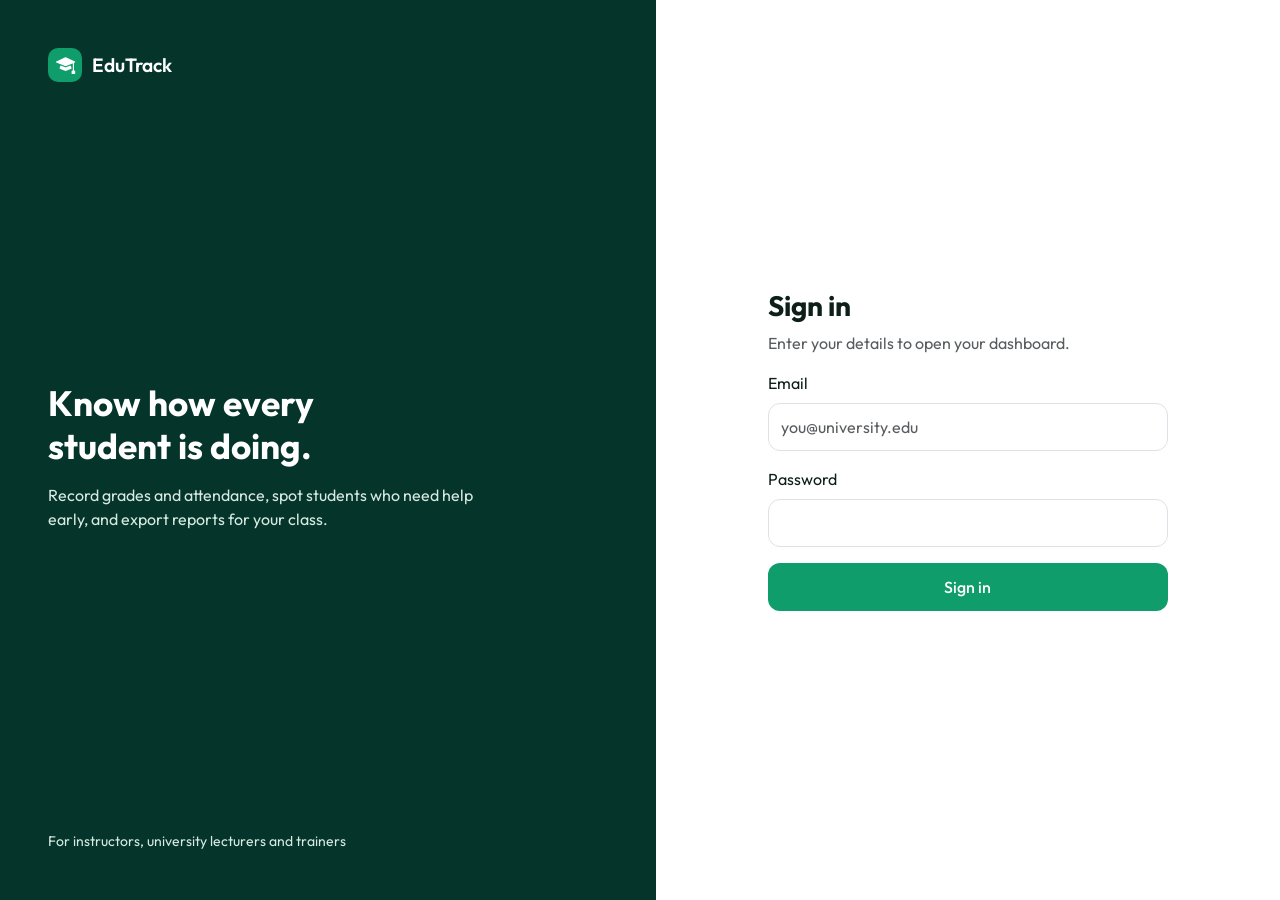
==== index.html @ de96b851 "add filr the project" ====
<!doctype html>
<html lang="en">
  <head>
    <meta charset="UTF-8" />
    <meta name="viewport" content="width=device-width, initial-scale=1" />
    <title>EduTrack – Sign in</title>
    <link
      href="https://cdn.jsdelivr.net/npm/bootstrap@5.3.3/dist/css/bootstrap.min.css"
      rel="stylesheet"
    />
    <link
      href="https://cdn.jsdelivr.net/npm/bootstrap-icons@1.11.3/font/bootstrap-icons.css"
      rel="stylesheet"
    />
    <link
      href="https://fonts.googleapis.com/css2?family=Outfit:wght@400;500;600;700&display=swap"
      rel="stylesheet"
    />
    <link href="css/main.css" rel="stylesheet" />
  </head>
  <body>
    <div class="auth">
      <section class="auth-side">
        <a class="brand mb-0" href="index.html"
          ><span class="brand-mark"><i class="bi bi-mortarboard-fill"></i></span
          >EduTrack</a
        >
        <div>
          <h2>Know how every student is doing.</h2>
          <p class="mt-3 mb-0" style="max-width: 40ch">
            Record grades and attendance, spot students who need help early, and
            export reports for your class.
          </p>
        </div>
        <small>For instructors, university lecturers and trainers</small>
      </section>
      <section class="auth-form">
        <div class="inner">
          <h1 class="h3 fw-bold">Sign in</h1>
          <p class="text-muted">Enter your details to open your dashboard.</p>
          <form action="pages/dashboard.html">
            <div class="mb-3">
              <label class="form-label" for="email">Email</label
              ><input
                id="email"
                name="email"
                type="email"
                class="form-control"
                placeholder="you@university.edu"
                required
                autocomplete="email"
              />
            </div>
            <div class="mb-3">
              <label class="form-label" for="pw">Password</label
              ><input
                id="pw"
                name="password"
                type="password"
                class="form-control"
                minlength="6"
                required
                autocomplete="current-password"
              />
            </div>
            <button class="btn btn-green" type="submit">Sign in</button>
          </form>
        </div>
      </section>
    </div>
    <script src="https://cdn.jsdelivr.net/npm/bootstrap@5.3.3/dist/js/bootstrap.bundle.min.js"></script>
  </body>
</html>
---- css/main.css ----
@import url("variables.css");
@import url("base.css");
@import url("layout.css");
@import url("components.css");
@import url("auth.css");
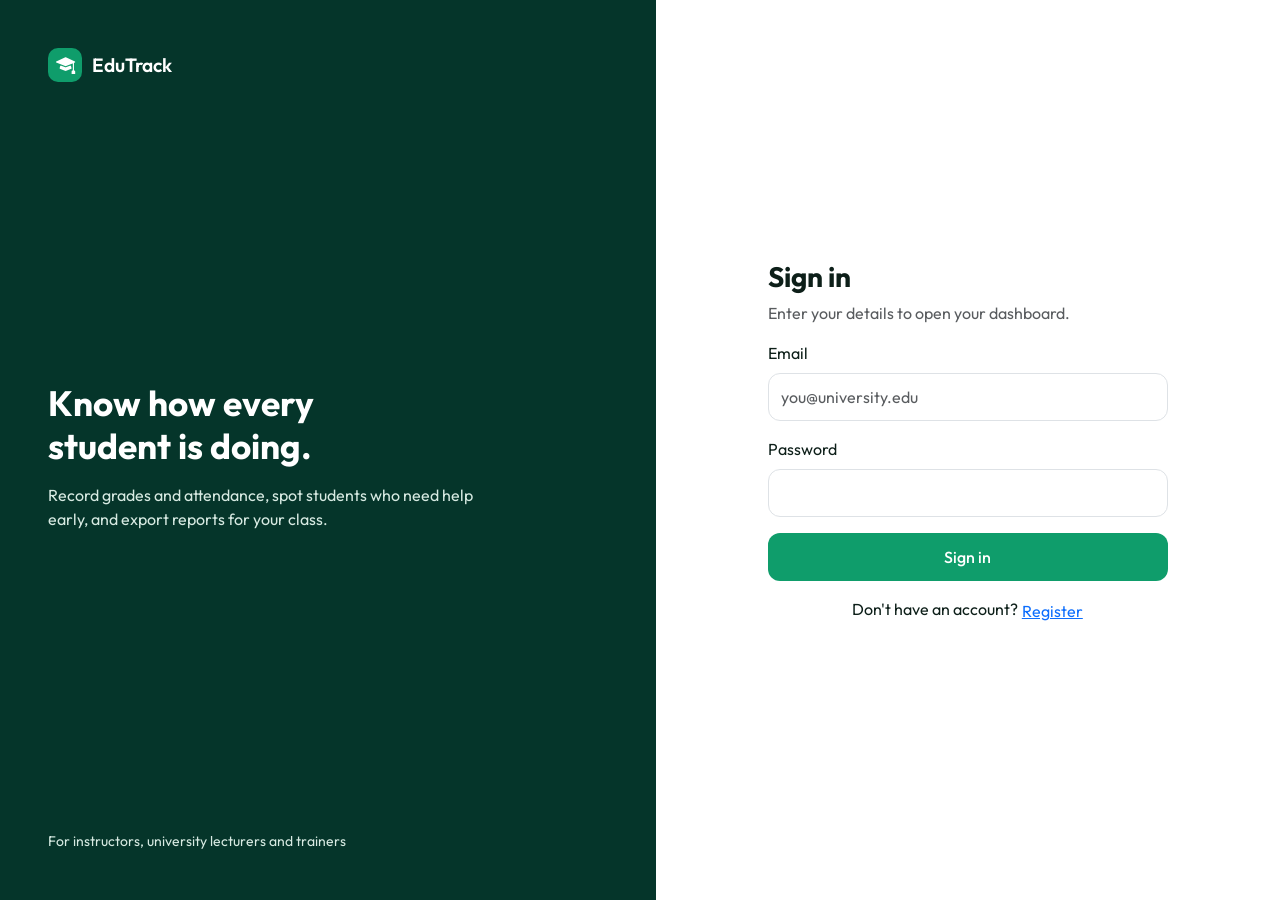
==== commit d381682f: "Update login register profile and dashboard" ====
--- a/index.html
+++ b/index.html
@@ -1,47 +1,118 @@
 <!doctype html>
 <html lang="en">
-  <head>
-    <meta charset="UTF-8" />
-    <meta name="viewport" content="width=device-width, initial-scale=1" />
-    <title>EduTrack – Sign in</title>
-    <link
-      href="https://cdn.jsdelivr.net/npm/bootstrap@5.3.3/dist/css/bootstrap.min.css"
-      rel="stylesheet"
-    />
-    <link
-      href="https://cdn.jsdelivr.net/npm/bootstrap-icons@1.11.3/font/bootstrap-icons.css"
-      rel="stylesheet"
-    />
-    <link
-      href="https://fonts.googleapis.com/css2?family=Outfit:wght@400;500;600;700&display=swap"
-      rel="stylesheet"
-    />
-    <link href="css/main.css" rel="stylesheet" />
-  </head>
-  <body>
-    <div class="auth">
-      <section class="auth-side">
-        <a class="brand mb-0" href="index.html"
-          ><span class="brand-mark"><i class="bi bi-mortarboard-fill"></i></span
-          >EduTrack</a
+
+<head>
+  <meta charset="UTF-8" />
+
+  <meta
+    name="viewport"
+    content="width=device-width, initial-scale=1"
+  />
+
+  <title>EduTrack – Sign in</title>
+
+  <link
+    href="https://cdn.jsdelivr.net/npm/bootstrap@5.3.3/dist/css/bootstrap.min.css"
+    rel="stylesheet"
+  />
+
+  <link
+    href="https://cdn.jsdelivr.net/npm/bootstrap-icons@1.11.3/font/bootstrap-icons.css"
+    rel="stylesheet"
+  />
+
+  <link
+    href="https://fonts.googleapis.com/css2?family=Outfit:wght@400;500;600;700&display=swap"
+    rel="stylesheet"
+  />
+
+  <link
+    href="css/main.css"
+    rel="stylesheet"
+  />
+</head>
+
+
+<body>
+
+  <div class="auth">
+
+    <!-- LEFT SIDE -->
+    <section class="auth-side">
+
+      <a
+        class="brand mb-0"
+        href="index.html"
+      >
+
+        <span class="brand-mark">
+          <i class="bi bi-mortarboard-fill"></i>
+        </span>
+
+        EduTrack
+
+      </a>
+
+
+      <div>
+
+        <h2>
+          Know how every student is doing.
+        </h2>
+
+        <p
+          class="mt-3 mb-0"
+          style="max-width: 40ch"
         >
-        <div>
-          <h2>Know how every student is doing.</h2>
-          <p class="mt-3 mb-0" style="max-width: 40ch">
-            Record grades and attendance, spot students who need help early, and
-            export reports for your class.
+          Record grades and attendance,
+          spot students who need help early,
+          and export reports for your class.
+        </p>
+
+      </div>
+
+
+      <small>
+        For instructors, university lecturers and trainers
+      </small>
+
+    </section>
+
+
+    <!-- RIGHT SIDE -->
+    <section class="auth-form">
+
+      <div class="inner">
+
+
+        <!-- ================= LOGIN ================= -->
+
+        <div id="loginSection">
+
+          <h1 class="h3 fw-bold">
+            Sign in
+          </h1>
+
+          <p class="text-muted">
+            Enter your details to open your dashboard.
           </p>
-        </div>
-        <small>For instructors, university lecturers and trainers</small>
-      </section>
-      <section class="auth-form">
-        <div class="inner">
-          <h1 class="h3 fw-bold">Sign in</h1>
-          <p class="text-muted">Enter your details to open your dashboard.</p>
-          <form action="pages/dashboard.html">
-            <div class="mb-3">
-              <label class="form-label" for="email">Email</label
-              ><input
+
+
+          <form id="loginForm">
+
+
+            <!-- EMAIL -->
+
+            <div class="mb-3">
+
+              <label
+                class="form-label"
+                for="email"
+              >
+                Email
+              </label>
+
+              <input
                 id="email"
                 name="email"
                 type="email"
@@ -50,10 +121,22 @@
                 required
                 autocomplete="email"
               />
-            </div>
-            <div class="mb-3">
-              <label class="form-label" for="pw">Password</label
-              ><input
+
+            </div>
+
+
+            <!-- PASSWORD -->
+
+            <div class="mb-3">
+
+              <label
+                class="form-label"
+                for="pw"
+              >
+                Password
+              </label>
+
+              <input
                 id="pw"
                 name="password"
                 type="password"
@@ -62,12 +145,238 @@
                 required
                 autocomplete="current-password"
               />
-            </div>
-            <button class="btn btn-green" type="submit">Sign in</button>
+
+            </div>
+
+
+            <p
+              id="loginError"
+              class="text-danger"
+            ></p>
+
+
+            <button
+              class="btn btn-green"
+              type="submit"
+            >
+              Sign in
+            </button>
+
+
+            <p class="text-center mt-3">
+
+              Don't have an account?
+
+              <button
+                type="button"
+                class="btn btn-link p-0"
+                id="showRegister"
+              >
+                Register
+              </button>
+
+            </p>
+
           </form>
+
         </div>
-      </section>
-    </div>
-    <script src="https://cdn.jsdelivr.net/npm/bootstrap@5.3.3/dist/js/bootstrap.bundle.min.js"></script>
-  </body>
-</html>
+
+
+        <!-- ================= REGISTER ================= -->
+
+        <div
+          id="registerSection"
+          class="d-none"
+        >
+
+          <h1 class="h3 fw-bold">
+            Create account
+          </h1>
+
+          <p class="text-muted">
+            Register as an instructor.
+          </p>
+
+
+          <form id="registerForm">
+
+
+            <!-- NAME -->
+
+            <div class="mb-3">
+
+              <label
+                class="form-label"
+                for="registerName"
+              >
+                Full name
+              </label>
+
+              <input
+                id="registerName"
+                type="text"
+                class="form-control"
+                required
+              />
+
+            </div>
+
+
+            <!-- EMAIL -->
+
+            <div class="mb-3">
+
+              <label
+                class="form-label"
+                for="registerEmail"
+              >
+                Email
+              </label>
+
+              <input
+                id="registerEmail"
+                type="email"
+                class="form-control"
+                required
+              />
+
+            </div>
+
+
+            <!-- DEPARTMENT -->
+
+            <div class="mb-3">
+
+              <label
+                class="form-label"
+                for="registerDepartment"
+              >
+                Department / subject
+              </label>
+
+              <input
+                id="registerDepartment"
+                type="text"
+                class="form-control"
+                required
+              />
+
+            </div>
+
+
+            <!-- PHONE -->
+
+            <div class="mb-3">
+
+              <label
+                class="form-label"
+                for="registerPhone"
+              >
+                Phone number
+              </label>
+
+              <input
+                id="registerPhone"
+                type="tel"
+                class="form-control"
+                placeholder="+962 7X XXX XXXX"
+                required
+              />
+
+            </div>
+
+
+            <!-- PASSWORD -->
+
+            <div class="mb-3">
+
+              <label
+                class="form-label"
+                for="registerPassword"
+              >
+                Password
+              </label>
+
+              <input
+                id="registerPassword"
+                type="password"
+                class="form-control"
+                minlength="6"
+                required
+              />
+
+            </div>
+
+
+            <!-- CONFIRM PASSWORD -->
+
+            <div class="mb-3">
+
+              <label
+                class="form-label"
+                for="confirmPassword"
+              >
+                Confirm password
+              </label>
+
+              <input
+                id="confirmPassword"
+                type="password"
+                class="form-control"
+                minlength="6"
+                required
+              />
+
+            </div>
+
+
+            <p
+              id="registerError"
+              class="text-danger"
+            ></p>
+
+
+            <button
+              class="btn btn-green"
+              type="submit"
+            >
+              Register
+            </button>
+
+
+            <p class="text-center mt-3">
+
+              Already have an account?
+
+              <button
+                type="button"
+                class="btn btn-link p-0"
+                id="showLogin"
+              >
+                Sign in
+              </button>
+
+            </p>
+
+          </form>
+
+        </div>
+
+      </div>
+
+    </section>
+
+  </div>
+
+
+  <script
+    src="https://cdn.jsdelivr.net/npm/bootstrap@5.3.3/dist/js/bootstrap.bundle.min.js">
+  </script>
+
+  <script src="JS/login.js"></script>
+
+  <script src="JS/register.js"></script>
+
+</body>
+
+</html>
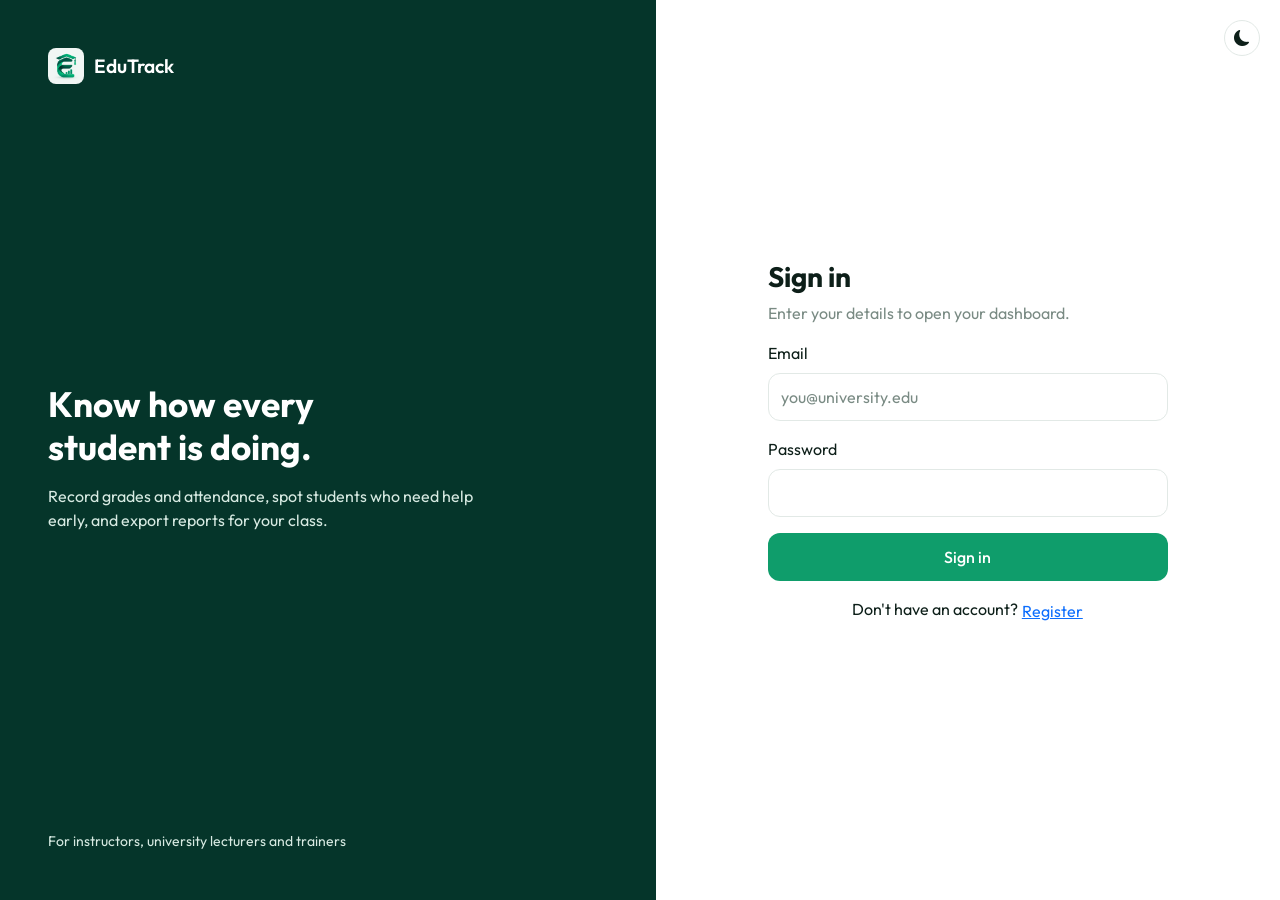
==== commit cc6d9209: "Implemet dark mode into the whole project" ====
--- a/index.html
+++ b/index.html
@@ -3,35 +3,14 @@
 
 <head>
   <meta charset="UTF-8" />
-
-  <meta
-    name="viewport"
-    content="width=device-width, initial-scale=1"
-  />
-
+  <meta name="viewport" content="width=device-width, initial-scale=1" />
   <title>EduTrack – Sign in</title>
 
-  <link
-    href="https://cdn.jsdelivr.net/npm/bootstrap@5.3.3/dist/css/bootstrap.min.css"
-    rel="stylesheet"
-  />
-
-  <link
-    href="https://cdn.jsdelivr.net/npm/bootstrap-icons@1.11.3/font/bootstrap-icons.css"
-    rel="stylesheet"
-  />
-
-  <link
-    href="https://fonts.googleapis.com/css2?family=Outfit:wght@400;500;600;700&display=swap"
-    rel="stylesheet"
-  />
-
-  <link
-    href="css/main.css"
-    rel="stylesheet"
-  />
+  <link href="https://cdn.jsdelivr.net/npm/bootstrap@5.3.3/dist/css/bootstrap.min.css" rel="stylesheet" />
+  <link href="https://cdn.jsdelivr.net/npm/bootstrap-icons@1.11.3/font/bootstrap-icons.css" rel="stylesheet" />
+  <link href="https://fonts.googleapis.com/css2?family=Outfit:wght@400;500;600;700&display=swap" rel="stylesheet" />
+  <link href="css/main.css" rel="stylesheet" />
 </head>
-
 
 <body>
 
@@ -40,343 +19,127 @@
     <!-- LEFT SIDE -->
     <section class="auth-side">
 
-      <a
-        class="brand mb-0"
-        href="index.html"
-      >
+      <a class="brand mb-0" href="index.html">
+  <img
+    class="brand-logo theme-logo"
+    src="images/light mode.png"
+    data-light-src="images/light mode.png"
+    data-dark-src="images/dark mode.png"
+    alt="EduTrack"
+  />
 
-        <span class="brand-mark">
-          <i class="bi bi-mortarboard-fill"></i>
-        </span>
-
-        EduTrack
-
-      </a>
-
+  <span>EduTrack</span>
+</a>
 
       <div>
-
-        <h2>
-          Know how every student is doing.
-        </h2>
-
-        <p
-          class="mt-3 mb-0"
-          style="max-width: 40ch"
-        >
-          Record grades and attendance,
-          spot students who need help early,
-          and export reports for your class.
+        <h2>Know how every student is doing.</h2>
+        <p class="mt-3 mb-0" style="max-width: 40ch">
+          Record grades and attendance, spot students who need help early, and export reports for your class.
         </p>
-
       </div>
 
-
-      <small>
-        For instructors, university lecturers and trainers
-      </small>
+      <small>For instructors, university lecturers and trainers</small>
 
     </section>
 
 
     <!-- RIGHT SIDE -->
     <section class="auth-form">
-
+      <button class="theme-btn" id="themeToggle" type="button" aria-label="Change theme">
+  <i class="bi bi-moon-fill" id="themeIcon"></i>
+</button>
       <div class="inner">
 
-
-        <!-- ================= LOGIN ================= -->
-
+        <!-- LOGIN -->
         <div id="loginSection">
 
-          <h1 class="h3 fw-bold">
-            Sign in
-          </h1>
-
-          <p class="text-muted">
-            Enter your details to open your dashboard.
-          </p>
-
+          <h1 class="h3 fw-bold">Sign in</h1>
+          <p class="text-muted">Enter your details to open your dashboard.</p>
 
           <form id="loginForm">
 
-
-            <!-- EMAIL -->
+            <div class="mb-3">
+              <label class="form-label" for="email">Email</label>
+              <input id="email" name="email" type="email" class="form-control" placeholder="you@university.edu" required autocomplete="email" />
+            </div>
 
             <div class="mb-3">
-
-              <label
-                class="form-label"
-                for="email"
-              >
-                Email
-              </label>
-
-              <input
-                id="email"
-                name="email"
-                type="email"
-                class="form-control"
-                placeholder="you@university.edu"
-                required
-                autocomplete="email"
-              />
-
+              <label class="form-label" for="pw">Password</label>
+              <input id="pw" name="password" type="password" class="form-control" minlength="6" required autocomplete="current-password" />
             </div>
 
+            <p id="loginError" class="text-danger"></p>
 
-            <!-- PASSWORD -->
-
-            <div class="mb-3">
-
-              <label
-                class="form-label"
-                for="pw"
-              >
-                Password
-              </label>
-
-              <input
-                id="pw"
-                name="password"
-                type="password"
-                class="form-control"
-                minlength="6"
-                required
-                autocomplete="current-password"
-              />
-
-            </div>
-
-
-            <p
-              id="loginError"
-              class="text-danger"
-            ></p>
-
-
-            <button
-              class="btn btn-green"
-              type="submit"
-            >
-              Sign in
-            </button>
-
+            <button class="btn btn-green" type="submit">Sign in</button>
 
             <p class="text-center mt-3">
-
               Don't have an account?
-
-              <button
-                type="button"
-                class="btn btn-link p-0"
-                id="showRegister"
-              >
-                Register
-              </button>
-
+              <button type="button" class="btn btn-link p-0" id="showRegister">Register</button>
             </p>
 
           </form>
-
         </div>
 
 
-        <!-- ================= REGISTER ================= -->
+        <!-- REGISTER -->
+        <div id="registerSection" class="d-none">
 
-        <div
-          id="registerSection"
-          class="d-none"
-        >
-
-          <h1 class="h3 fw-bold">
-            Create account
-          </h1>
-
-          <p class="text-muted">
-            Register as an instructor.
-          </p>
-
+          <h1 class="h3 fw-bold">Create account</h1>
+          <p class="text-muted">Register as an instructor.</p>
 
           <form id="registerForm">
 
-
-            <!-- NAME -->
+            <div class="mb-3">
+              <label class="form-label" for="registerName">Full name</label>
+              <input id="registerName" type="text" class="form-control" required />
+            </div> 
+            <div class="mb-3">
+              <label class="form-label" for="registerPhone">Phone number</label>
+              <input id="registerPhone" type="tel" class="form-control" placeholder="+962 7X XXX XXXX" required />
+            </div>
 
             <div class="mb-3">
-
-              <label
-                class="form-label"
-                for="registerName"
-              >
-                Full name
-              </label>
-
-              <input
-                id="registerName"
-                type="text"
-                class="form-control"
-                required
-              />
-
+              <label class="form-label" for="registerEmail">Email</label>
+              <input id="registerEmail" type="email" class="form-control" required />
             </div>
 
+            <div class="mb-3">
+              <label class="form-label" for="registerDepartment">Department / subject</label>
+              <input id="registerDepartment" type="text" class="form-control" required />
+            </div>
 
-            <!-- EMAIL -->
+             
 
             <div class="mb-3">
-
-              <label
-                class="form-label"
-                for="registerEmail"
-              >
-                Email
-              </label>
-
-              <input
-                id="registerEmail"
-                type="email"
-                class="form-control"
-                required
-              />
-
+              <label class="form-label" for="registerPassword">Password</label>
+              <input id="registerPassword" type="password" class="form-control" minlength="6" required />
             </div>
 
-
-            <!-- DEPARTMENT -->
-
             <div class="mb-3">
-
-              <label
-                class="form-label"
-                for="registerDepartment"
-              >
-                Department / subject
-              </label>
-
-              <input
-                id="registerDepartment"
-                type="text"
-                class="form-control"
-                required
-              />
-
+              <label class="form-label" for="confirmPassword">Confirm password</label>
+              <input id="confirmPassword" type="password" class="form-control" minlength="6" required />
             </div>
 
+            <p id="registerError" class="text-danger"></p>
 
-            <!-- PHONE -->
-
-            <div class="mb-3">
-
-              <label
-                class="form-label"
-                for="registerPhone"
-              >
-                Phone number
-              </label>
-
-              <input
-                id="registerPhone"
-                type="tel"
-                class="form-control"
-                placeholder="+962 7X XXX XXXX"
-                required
-              />
-
-            </div>
-
-
-            <!-- PASSWORD -->
-
-            <div class="mb-3">
-
-              <label
-                class="form-label"
-                for="registerPassword"
-              >
-                Password
-              </label>
-
-              <input
-                id="registerPassword"
-                type="password"
-                class="form-control"
-                minlength="6"
-                required
-              />
-
-            </div>
-
-
-            <!-- CONFIRM PASSWORD -->
-
-            <div class="mb-3">
-
-              <label
-                class="form-label"
-                for="confirmPassword"
-              >
-                Confirm password
-              </label>
-
-              <input
-                id="confirmPassword"
-                type="password"
-                class="form-control"
-                minlength="6"
-                required
-              />
-
-            </div>
-
-
-            <p
-              id="registerError"
-              class="text-danger"
-            ></p>
-
-
-            <button
-              class="btn btn-green"
-              type="submit"
-            >
-              Register
-            </button>
-
+            <button class="btn btn-green" type="submit">Register</button>
 
             <p class="text-center mt-3">
-
               Already have an account?
-
-              <button
-                type="button"
-                class="btn btn-link p-0"
-                id="showLogin"
-              >
-                Sign in
-              </button>
-
+              <button type="button" class="btn btn-link p-0" id="showLogin">Sign in</button>
             </p>
 
           </form>
-
         </div>
 
       </div>
-
     </section>
 
   </div>
 
-
-  <script
-    src="https://cdn.jsdelivr.net/npm/bootstrap@5.3.3/dist/js/bootstrap.bundle.min.js">
-  </script>
-
+  <script src="https://cdn.jsdelivr.net/npm/bootstrap@5.3.3/dist/js/bootstrap.bundle.min.js"></script>
   <script src="JS/login.js"></script>
-
   <script src="JS/register.js"></script>
-
+<script src="JS/theme.js"></script>
 </body>
-
 </html>
--- a/css/main.css
+++ b/css/main.css
@@ -3,3 +3,174 @@
 @import url("layout.css");
 @import url("components.css");
 @import url("auth.css");
+
+
+/* ================= PROFILE MODAL ================= */
+
+#profileModal .modal-dialog {
+  max-width: 520px;
+}
+
+#profileModal .modal-content {
+  border: 0;
+  border-radius: 20px;
+  overflow: hidden;
+}
+
+#profileModal form {
+  width: 100%;
+}
+
+#profileModal .modal-header {
+  padding: 24px 24px 16px;
+}
+
+#profileModal .modal-body {
+  padding: 16px 24px 20px;
+}
+
+#profileModal .modal-footer {
+  position: static !important;
+  width: 100%;
+  margin: 0;
+  padding: 0 24px 24px;
+  border-top: 0;
+
+  display: flex;
+  justify-content: flex-end;
+  align-items: center;
+  gap: 12px;
+
+  background: #fff;
+}
+
+#profileModal .modal-footer .btn {
+  width: auto;
+  min-width: 110px;
+  height: 48px;
+  margin: 0;
+}
+
+
+/* ================= PROFILE IMAGE ================= */
+
+.profile-avatar-preview {
+  width: 90px;
+  height: 90px;
+  min-width: 90px;
+  border-radius: 50%;
+  font-size: 1.5rem;
+  cursor: default;
+}
+
+#topAvatar,
+#dropdownAvatar,
+#profileAvatar {
+  overflow: hidden;
+  background-repeat: no-repeat;
+  background-position: center;
+  background-size: cover;
+}
+
+/* ================= THEME ================= */
+
+body {
+  background: var(--bg);
+  color: var(--ink);
+  transition: background 0.3s, color 0.3s;
+}
+
+.auth-form {
+  position: relative;
+  background: var(--surface);
+  color: var(--ink);
+  transition: background 0.3s, color 0.3s;
+}
+
+.auth-form .inner {
+  color: var(--ink);
+}
+
+.form-control {
+  background: var(--surface);
+  color: var(--ink);
+  border-color: var(--line);
+}
+
+.form-control:focus {
+  background: var(--surface);
+  color: var(--ink);
+  border-color: var(--g5);
+}
+
+.form-control::placeholder {
+  color: var(--muted);
+}
+
+.text-muted {
+  color: var(--muted) !important;
+}
+
+
+/* SMALL LOGO */
+
+.brand-logo {
+  width: 36px;
+  height: 36px;
+  object-fit: contain;
+  border-radius: 8px;
+}
+
+
+/* THEME BUTTON */
+
+.theme-btn {
+  position: absolute;
+  top: 20px;
+  right: 20px;
+
+  width: 36px;
+  height: 36px;
+
+  display: grid;
+  place-items: center;
+
+  border: 1px solid var(--line);
+  border-radius: 50%;
+
+  background: var(--surface);
+  color: var(--ink);
+
+  cursor: pointer;
+  transition: 0.2s;
+}
+
+.theme-btn:hover {
+  background: var(--g1);
+}
+
+.theme-btn i {
+  font-size: 16px;
+}
+
+
+/* DARK LOGIN */
+
+html[data-theme="dark"] .auth-form {
+  background: var(--bg);
+}
+
+html[data-theme="dark"] .form-control {
+  background: var(--surface);
+  color: var(--ink);
+  border-color: var(--line);
+}
+
+
+/* DARK LOGO GLOW */
+
+html[data-theme="dark"] .brand-logo {
+  filter:
+    drop-shadow(0 0 5px rgba(18, 201, 140, 0.7))
+    drop-shadow(0 0 10px rgba(18, 201, 140, 0.4));
+}
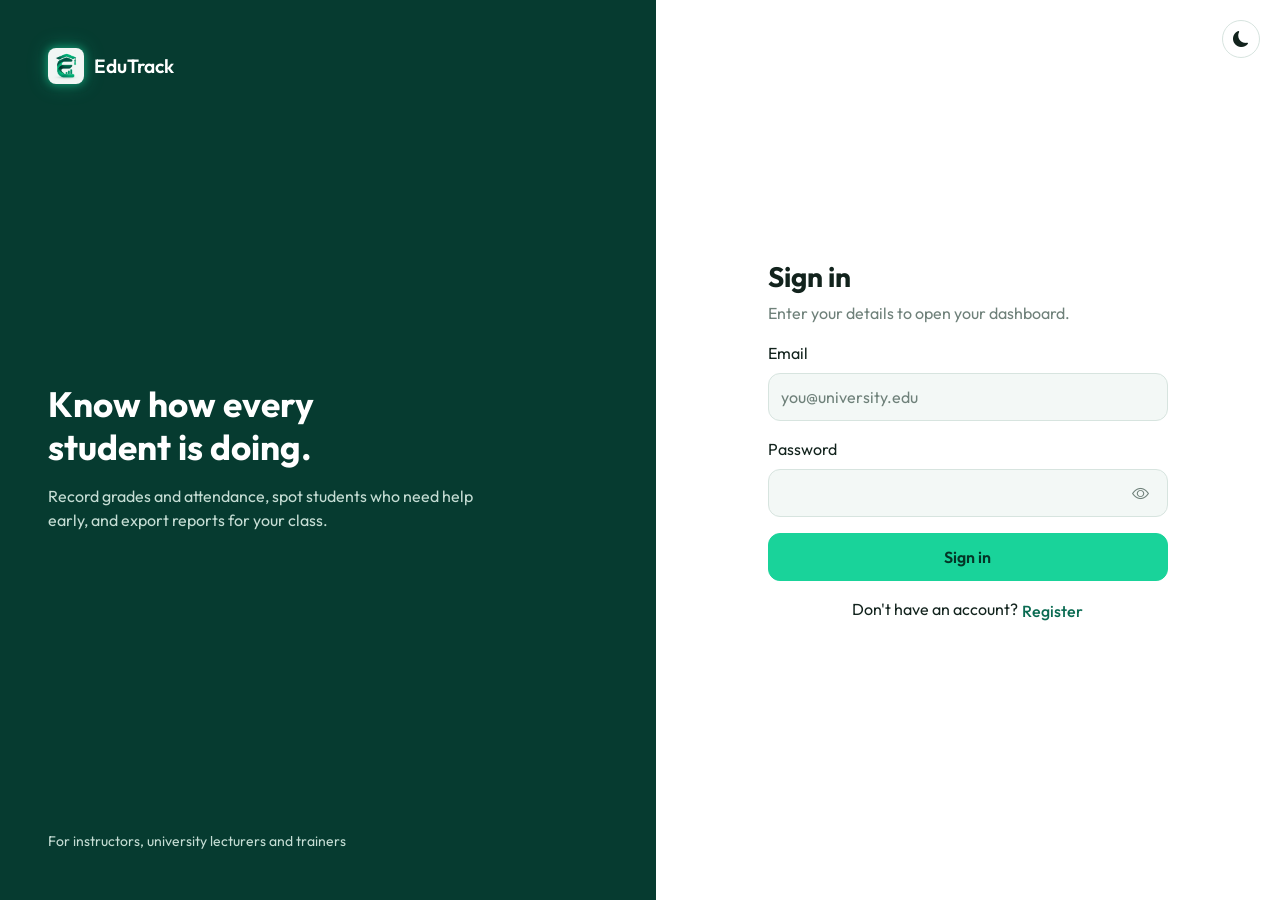
==== commit c1fb1eea: "Improve students page dark mode styles" ====
--- a/index.html
+++ b/index.html
@@ -1,145 +1,224 @@
 <!doctype html>
 <html lang="en">
 
-<head>
-  <meta charset="UTF-8" />
-  <meta name="viewport" content="width=device-width, initial-scale=1" />
-  <title>EduTrack – Sign in</title>
-
-  <link href="https://cdn.jsdelivr.net/npm/bootstrap@5.3.3/dist/css/bootstrap.min.css" rel="stylesheet" />
-  <link href="https://cdn.jsdelivr.net/npm/bootstrap-icons@1.11.3/font/bootstrap-icons.css" rel="stylesheet" />
-  <link href="https://fonts.googleapis.com/css2?family=Outfit:wght@400;500;600;700&display=swap" rel="stylesheet" />
-  <link href="css/main.css" rel="stylesheet" />
-</head>
-
-<body>
-
-  <div class="auth">
-
-    <!-- LEFT SIDE -->
-    <section class="auth-side">
-
-      <a class="brand mb-0" href="index.html">
-  <img
-    class="brand-logo theme-logo"
-    src="images/light mode.png"
-    data-light-src="images/light mode.png"
-    data-dark-src="images/dark mode.png"
-    alt="EduTrack"
-  />
-
-  <span>EduTrack</span>
-</a>
-
-      <div>
-        <h2>Know how every student is doing.</h2>
-        <p class="mt-3 mb-0" style="max-width: 40ch">
-          Record grades and attendance, spot students who need help early, and export reports for your class.
-        </p>
-      </div>
-
-      <small>For instructors, university lecturers and trainers</small>
-
-    </section>
-
-
-    <!-- RIGHT SIDE -->
-    <section class="auth-form">
-      <button class="theme-btn" id="themeToggle" type="button" aria-label="Change theme">
-  <i class="bi bi-moon-fill" id="themeIcon"></i>
-</button>
-      <div class="inner">
-
-        <!-- LOGIN -->
-        <div id="loginSection">
-
-          <h1 class="h3 fw-bold">Sign in</h1>
-          <p class="text-muted">Enter your details to open your dashboard.</p>
-
-          <form id="loginForm">
-
-            <div class="mb-3">
-              <label class="form-label" for="email">Email</label>
-              <input id="email" name="email" type="email" class="form-control" placeholder="you@university.edu" required autocomplete="email" />
-            </div>
-
-            <div class="mb-3">
-              <label class="form-label" for="pw">Password</label>
-              <input id="pw" name="password" type="password" class="form-control" minlength="6" required autocomplete="current-password" />
-            </div>
-
-            <p id="loginError" class="text-danger"></p>
-
-            <button class="btn btn-green" type="submit">Sign in</button>
-
-            <p class="text-center mt-3">
-              Don't have an account?
-              <button type="button" class="btn btn-link p-0" id="showRegister">Register</button>
-            </p>
-
-          </form>
+  <head>
+    <meta charset="UTF-8" />
+    <meta name="viewport" content="width=device-width, initial-scale=1" />
+    <title>EduTrack – Sign in</title>
+
+    <link
+      href="https://cdn.jsdelivr.net/npm/bootstrap@5.3.3/dist/css/bootstrap.min.css"
+      rel="stylesheet" />
+    <link
+      href="https://cdn.jsdelivr.net/npm/bootstrap-icons@1.11.3/font/bootstrap-icons.css"
+      rel="stylesheet" />
+    <link
+      href="https://fonts.googleapis.com/css2?family=Outfit:wght@400;500;600;700&display=swap"
+      rel="stylesheet" />
+    <link href="css/main.css" rel="stylesheet" />
+  </head>
+
+  <body>
+
+    <div class="auth">
+
+      <!-- LEFT SIDE -->
+      <section class="auth-side">
+
+        <a class="brand mb-0" href="index.html">
+          <img
+            class="brand-logo theme-logo"
+            src="images/light mode.png"
+            data-light-src="images/light mode.png"
+            data-dark-src="images/dark mode.png"
+            alt="EduTrack" />
+
+          <span>EduTrack</span>
+        </a>
+
+        <div>
+          <h2>Know how every student is doing.</h2>
+          <p class="mt-3 mb-0" style="max-width: 40ch">
+            Record grades and attendance, spot students who need help early, and
+            export reports for your class.
+          </p>
         </div>
 
-
-        <!-- REGISTER -->
-        <div id="registerSection" class="d-none">
-
-          <h1 class="h3 fw-bold">Create account</h1>
-          <p class="text-muted">Register as an instructor.</p>
-
-          <form id="registerForm">
-
-            <div class="mb-3">
-              <label class="form-label" for="registerName">Full name</label>
-              <input id="registerName" type="text" class="form-control" required />
-            </div> 
-            <div class="mb-3">
-              <label class="form-label" for="registerPhone">Phone number</label>
-              <input id="registerPhone" type="tel" class="form-control" placeholder="+962 7X XXX XXXX" required />
-            </div>
-
-            <div class="mb-3">
-              <label class="form-label" for="registerEmail">Email</label>
-              <input id="registerEmail" type="email" class="form-control" required />
-            </div>
-
-            <div class="mb-3">
-              <label class="form-label" for="registerDepartment">Department / subject</label>
-              <input id="registerDepartment" type="text" class="form-control" required />
-            </div>
-
-             
-
-            <div class="mb-3">
-              <label class="form-label" for="registerPassword">Password</label>
-              <input id="registerPassword" type="password" class="form-control" minlength="6" required />
-            </div>
-
-            <div class="mb-3">
-              <label class="form-label" for="confirmPassword">Confirm password</label>
-              <input id="confirmPassword" type="password" class="form-control" minlength="6" required />
-            </div>
-
-            <p id="registerError" class="text-danger"></p>
-
-            <button class="btn btn-green" type="submit">Register</button>
-
-            <p class="text-center mt-3">
-              Already have an account?
-              <button type="button" class="btn btn-link p-0" id="showLogin">Sign in</button>
-            </p>
-
-          </form>
+        <small>For instructors, university lecturers and trainers</small>
+
+      </section>
+
+      <!-- RIGHT SIDE -->
+      <section class="auth-form">
+        <button class="theme-btn" id="themeToggle" type="button"
+          aria-label="Change theme">
+          <i class="bi bi-moon-fill" id="themeIcon"></i>
+        </button>
+        <div class="inner">
+
+          <!-- LOGIN -->
+          <div id="loginSection">
+
+            <h1 class="h3 fw-bold">Sign in</h1>
+            <p class="text-muted">Enter your details to open your dashboard.</p>
+
+            <form id="loginForm">
+
+              <div class="mb-3">
+                <label class="form-label" for="email">Email</label>
+                <input id="email" name="email" type="email" class="form-control"
+                  placeholder="you@university.edu" required
+                  autocomplete="email" />
+              </div>
+
+              <div class="mb-3">
+
+                <label class="form-label" for="pw">
+                  Password
+                </label>
+
+                <div class="password-field">
+
+                  <input
+                    id="pw"
+                    name="password"
+                    type="password"
+                    class="form-control"
+                    minlength="6"
+                    required
+                    autocomplete="current-password" />
+
+                  <button
+                    type="button"
+                    class="toggle-password"
+                    data-target="pw">
+                    <i class="bi bi-eye"></i>
+                  </button>
+
+                </div>
+
+              </div>
+              <p id="loginError" class="text-danger"></p>
+
+              <button class="btn btn-green" type="submit">Sign in</button>
+
+              <p class="text-center mt-3">
+                Don't have an account?
+                <button type="button" class="btn btn-link p-0"
+                  id="showRegister">Register</button>
+              </p>
+
+            </form>
+          </div>
+
+          <!-- REGISTER -->
+          <div id="registerSection" class="d-none">
+
+            <h1 class="h3 fw-bold">Create account</h1>
+            <p class="text-muted">Register as an instructor.</p>
+
+            <form id="registerForm">
+
+              <div class="mb-3">
+                <label class="form-label" for="registerName">Full name</label>
+                <input id="registerName" type="text" class="form-control"
+                  required />
+              </div>
+              <div class="mb-3">
+                <label class="form-label" for="registerPhone">Phone
+                  number</label>
+                <input id="registerPhone" type="tel" class="form-control"
+                  placeholder="+962 7X XXX XXXX" required />
+              </div>
+
+              <div class="mb-3">
+                <label class="form-label" for="registerEmail">Email</label>
+                <input id="registerEmail" type="email" class="form-control"
+                  required />
+              </div>
+
+              <div class="mb-3">
+                <label class="form-label" for="registerDepartment">Department /
+                  subject</label>
+                <input id="registerDepartment" type="text" class="form-control"
+                  required />
+              </div>
+
+              <div class="mb-3">
+
+                <label class="form-label" for="registerPassword">
+                  Password
+                </label>
+
+                <div class="password-field">
+
+                  <input
+                    id="registerPassword"
+                    type="password"
+                    class="form-control"
+                    minlength="6"
+                    required />
+
+                  <button
+                    type="button"
+                    class="toggle-password"
+                    data-target="registerPassword">
+                    <i class="bi bi-eye"></i>
+                  </button>
+
+                </div>
+
+              </div>
+
+              <div class="mb-3">
+
+                <label class="form-label" for="confirmPassword">
+                  Confirm password
+                </label>
+
+                <div class="password-field">
+
+                  <input
+                    id="confirmPassword"
+                    type="password"
+                    class="form-control"
+                    minlength="6"
+                    required />
+
+                  <button
+                    type="button"
+                    class="toggle-password"
+                    data-target="confirmPassword">
+                    <i class="bi bi-eye"></i>
+                  </button>
+
+                </div>
+
+              </div>
+
+              <p id="registerError" class="text-danger"></p>
+
+              <button class="btn btn-green" type="submit">Register</button>
+
+              <p class="text-center mt-3">
+                Already have an account?
+                <button type="button" class="btn btn-link p-0"
+                  id="showLogin">Sign in</button>
+              </p>
+
+            </form>
+          </div>
+
         </div>
-
-      </div>
-    </section>
-
-  </div>
-
-  <script src="https://cdn.jsdelivr.net/npm/bootstrap@5.3.3/dist/js/bootstrap.bundle.min.js"></script>
-  <script src="JS/login.js"></script>
-  <script src="JS/register.js"></script>
-<script src="JS/theme.js"></script>
-</body>
+      </section>
+
+    </div>
+
+    <script
+      src="https://cdn.jsdelivr.net/npm/bootstrap@5.3.3/dist/js/bootstrap.bundle.min.js"></script>
+    <script src="JS/login.js"></script>
+    <script src="JS/register.js"></script>
+    <script src="JS/theme.js"></script>
+    <script src="JS/passwordToggle.js"></script>
+  </body>
 </html>
--- a/css/main.css
+++ b/css/main.css
@@ -5,49 +5,197 @@
 @import url("auth.css");
 
 
+/* ================= GLOBAL THEME ================= */
+
+body {
+  background: var(--bg);
+
+  color: var(--ink);
+
+  transition:
+    background-color 0.3s ease,
+    color 0.3s ease;
+}
+
+
+/* ================= GLOBAL INPUTS ================= */
+
+.form-control,
+.form-select {
+  background: var(--input-bg);
+
+  color: var(--ink);
+
+  border: 1px solid var(--line);
+
+  transition:
+    background-color 0.2s ease,
+    color 0.2s ease,
+    border-color 0.2s ease,
+    box-shadow 0.2s ease;
+}
+
+
+.form-control:focus,
+.form-select:focus {
+  background: var(--input-bg);
+  color: var(--ink);
+  border-color: var(--g5);
+
+  box-shadow:
+    0 0 0 3px rgba(25, 211, 154, 0.16);
+}
+
+.form-control::placeholder {
+  color: var(--muted);
+}
+
+
+.form-control[readonly],
+.form-control:disabled {
+  background: var(--surface-soft);
+
+  color: var(--muted);
+
+  opacity: 1;
+}
+
+
+/* ================= TEXT ================= */
+
+.text-muted {
+  color: var(--muted) !important;
+}
+
+
+/* ================= LOGO ================= */
+
+.brand-logo {
+  width: 36px;
+  height: 36px;
+
+  object-fit: contain;
+
+  border-radius: 8px;
+
+  filter:
+    drop-shadow(0 0 4px rgba(25, 211, 154, 0.60))
+    drop-shadow(0 0 9px rgba(25, 211, 154, 0.30));
+}
+
+
+html[data-theme="dark"] .brand-logo {
+  filter:
+    drop-shadow(0 0 6px rgba(25, 211, 154, 0.90))
+    drop-shadow(0 0 14px rgba(25, 211, 154, 0.55));
+}
+
+
+/* ================= THEME BUTTON ================= */
+
+.theme-btn {
+  position: absolute;
+
+  top: 20px;
+  right: 20px;
+
+  width: 38px;
+  height: 38px;
+
+  display: grid;
+  place-items: center;
+
+  border: 1px solid var(--line);
+
+  border-radius: 50%;
+
+  background: var(--surface);
+
+  color: var(--ink);
+
+  cursor: pointer;
+
+  transition:
+    background-color 0.2s ease,
+    color 0.2s ease,
+    border-color 0.2s ease;
+}
+
+
+.theme-btn:hover {
+  background: var(--g1);
+
+  color: var(--g7);
+
+  border-color: var(--g5);
+}
+
+
+.theme-btn i {
+  font-size: 16px;
+}
+
+
 /* ================= PROFILE MODAL ================= */
 
 #profileModal .modal-dialog {
   max-width: 520px;
 }
 
+
 #profileModal .modal-content {
-  border: 0;
+  overflow: hidden;
+
+  border: 1px solid var(--line);
+
   border-radius: 20px;
-  overflow: hidden;
-}
+}
+
 
 #profileModal form {
   width: 100%;
 }
 
+
 #profileModal .modal-header {
   padding: 24px 24px 16px;
 }
 
+
 #profileModal .modal-body {
   padding: 16px 24px 20px;
 }
 
+
 #profileModal .modal-footer {
   position: static !important;
+
   width: 100%;
+
   margin: 0;
+
   padding: 0 24px 24px;
+
   border-top: 0;
 
   display: flex;
+
   justify-content: flex-end;
   align-items: center;
+
   gap: 12px;
 
-  background: #fff;
-}
+  background: var(--surface);
+}
+
 
 #profileModal .modal-footer .btn {
   width: auto;
+
   min-width: 110px;
+
   height: 48px;
+
   margin: 0;
 }
 
@@ -57,120 +205,373 @@
 .profile-avatar-preview {
   width: 90px;
   height: 90px;
+
   min-width: 90px;
+
   border-radius: 50%;
+
   font-size: 1.5rem;
+
   cursor: default;
 }
+
 
 #topAvatar,
 #dropdownAvatar,
 #profileAvatar {
   overflow: hidden;
+
   background-repeat: no-repeat;
+
   background-position: center;
+
   background-size: cover;
 }
 
-/* ================= THEME ================= */
-
-body {
-  background: var(--bg);
-  color: var(--ink);
-  transition: background 0.3s, color 0.3s;
-}
-
-.auth-form {
+
+/* ================= ALL MODALS ================= */
+
+.modal-content {
+  background: var(--surface);
+
+  color: var(--ink);
+
+  border: 1px solid var(--line);
+}
+
+
+.modal-header,
+.modal-body,
+.modal-footer {
+  background: var(--surface);
+
+  color: var(--ink);
+}
+
+
+.modal-title,
+.modal .form-label {
+  color: var(--ink);
+}
+
+
+/* ================= MODAL INPUT ================= */
+
+.modal .form-control {
+  background: var(--input-bg);
+
+  color: var(--ink);
+
+  border: 1px solid var(--line);
+}
+
+
+.modal .form-control:focus {
+  background: var(--surface);
+
+  color: var(--ink);
+
+  border-color: var(--g5);
+
+  box-shadow:
+    0 0 0 3px rgba(25, 211, 154, 0.15);
+}
+
+
+.modal .form-control::placeholder {
+  color: var(--muted);
+}
+
+
+/* ================= MODAL CLOSE ================= */
+
+html[data-theme="dark"] .modal .btn-close {
+  filter: invert(1) grayscale(100%) brightness(180%);
+}
+
+
+/* ================= CANCEL BUTTON ================= */
+
+.modal .btn-light {
+  background: var(--surface-soft);
+
+  color: var(--ink);
+
+  border: 1px solid var(--line);
+}
+
+
+.modal .btn-light:hover {
+  background: var(--g1);
+
+  color: var(--ink);
+
+  border-color: var(--g5);
+}
+
+
+/* ================= OUTLINE SUCCESS ================= */
+
+.btn-outline-success {
+  color: var(--g7);
+
+  border-color: var(--g5);
+}
+
+
+.btn-outline-success:hover {
+  background: var(--g5);
+
+  color: #04271d;
+
+  border-color: var(--g5);
+}
+
+
+html[data-theme="dark"] .btn-outline-success {
+  color: var(--g5);
+}
+
+
+/* ================= DROPDOWN ================= */
+
+.dropdown-menu {
+  background: var(--surface);
+
+  color: var(--ink);
+
+  border: 1px solid var(--line) !important;
+
+  box-shadow:
+    0 14px 36px var(--shadow);
+}
+
+
+.dropdown-item {
+  color: var(--ink);
+
+  transition:
+    background-color 0.15s ease,
+    color 0.15s ease;
+}
+
+
+.dropdown-item:hover,
+.dropdown-item:focus {
+  background: var(--surface-soft);
+
+  color: var(--g5);
+}
+
+
+.dropdown-divider,
+.dropdown-menu hr {
+  border-color: var(--line);
+}
+
+
+/* ================= PASSWORD FIELD ================= */
+
+.password-field {
   position: relative;
-  background: var(--surface);
-  color: var(--ink);
-  transition: background 0.3s, color 0.3s;
-}
-
-.auth-form .inner {
-  color: var(--ink);
-}
-
-.form-control {
-  background: var(--surface);
-  color: var(--ink);
+
+  width: 100%;
+}
+
+
+.password-field .form-control {
+  width: 100%;
+
+  padding-right: 48px;
+}
+
+
+/* ================= PASSWORD EYE ================= */
+
+.toggle-password {
+  position: absolute;
+
+  right: 15px;
+
+  top: 50%;
+
+  transform: translateY(-50%);
+
+  z-index: 5;
+
+  display: grid;
+
+  place-items: center;
+
+  width: 24px;
+  height: 24px;
+
+  padding: 0;
+
+  border: 0;
+
+  outline: 0;
+
+  background: transparent;
+
+  color: var(--muted);
+
+  cursor: pointer;
+
+  box-shadow: none;
+}
+
+
+.toggle-password i {
+  font-size: 17px;
+
+  line-height: 1;
+}
+
+
+.toggle-password:hover {
+  color: var(--g5);
+}
+
+
+.toggle-password:focus,
+.toggle-password:active,
+.toggle-password:focus-visible {
+  border: 0;
+
+  outline: 0;
+
+  background: transparent;
+
+  color: var(--g5);
+
+  box-shadow: none;
+}
+
+
+/* ================= DARK MODE HELPERS ================= */
+
+html[data-theme="dark"] .form-control,
+html[data-theme="dark"] .form-select {
+  background: var(--input-bg);
+
+  color: var(--ink);
+
   border-color: var(--line);
 }
 
-.form-control:focus {
-  background: var(--surface);
-  color: var(--ink);
-  border-color: var(--g5);
-}
-
-.form-control::placeholder {
+
+html[data-theme="dark"] .form-control:focus,
+html[data-theme="dark"] .form-select:focus {
+  background: var(--surface);
+
+  border-color: var(--g5);
+}
+ /* ================= AUTH INPUT STATES ================= */
+
+/* Normal */
+.auth-form .form-control {
+  background: var(--input-bg);
+  color: var(--ink);
+  border: 1px solid var(--line);
+
+  transition:
+    border-color 0.2s ease,
+    box-shadow 0.2s ease;
+}
+
+
+/* Hover */
+.auth-form .form-control:hover {
+  border-color: var(--g5) !important;
+}
+
+
+/* Focus */
+.auth-form .form-control:focus {
+  background: var(--input-bg) !important;
+
+  color: var(--ink) !important;
+
+  border-color: var(--g5) !important;
+
+  box-shadow:
+    0 0 0 3px rgba(25, 211, 154, 0.25),
+    0 0 10px rgba(25, 211, 154, 0.18) !important;
+}
+
+
+/* Chrome autofill */
+.auth-form .form-control:-webkit-autofill {
+  -webkit-text-fill-color: var(--ink) !important;
+
+  -webkit-box-shadow:
+    0 0 0 1000px var(--input-bg) inset !important;
+
+  border: 1px solid var(--line) !important;
+
+  caret-color: var(--ink);
+}
+
+
+/* Autofill + Hover */
+.auth-form .form-control:-webkit-autofill:hover {
+  border-color: var(--g5) !important;
+}
+
+
+/* Autofill + Focus */
+.auth-form .form-control:-webkit-autofill:focus {
+  border-color: var(--g5) !important;
+
+  -webkit-box-shadow:
+    0 0 0 1000px var(--input-bg) inset,
+    0 0 0 3px rgba(25, 211, 154, 0.25) !important;
+}
+/* ================= STUDENTS DARK MODE ================= */
+
+/* Table background */
+html[data-theme="dark"] .students-list,
+html[data-theme="dark"] .students-table {
+  background: var(--surface);
+}
+
+
+/* Table rows */
+html[data-theme="dark"] .students-table tbody tr {
+  background: var(--surface);
+  color: var(--ink);
+}
+
+
+/* Small separation between rows */
+html[data-theme="dark"] .students-table tbody tr:hover {
+  background: var(--surface-soft);
+}
+
+
+/* Table header */
+html[data-theme="dark"] .students-table thead th {
+  background: var(--surface-soft);
   color: var(--muted);
 }
 
-.text-muted {
-  color: var(--muted) !important;
-}
-
-
-/* SMALL LOGO */
-
-.brand-logo {
-  width: 36px;
-  height: 36px;
-  object-fit: contain;
+
+/* Course badges */
+html[data-theme="dark"] .course-badge {
+  background: var(--g1);
+  color: var(--g5);
+
+  border: 1px solid var(--line);
+
   border-radius: 8px;
 }
 
 
-/* THEME BUTTON */
-
-.theme-btn {
-  position: absolute;
-  top: 20px;
-  right: 20px;
-
-  width: 36px;
-  height: 36px;
-
-  display: grid;
-  place-items: center;
-
-  border: 1px solid var(--line);
-  border-radius: 50%;
-
-  background: var(--surface);
-  color: var(--ink);
-
-  cursor: pointer;
-  transition: 0.2s;
-}
-
-.theme-btn:hover {
-  background: var(--g1);
-}
-
-.theme-btn i {
-  font-size: 16px;
-}
-
-
-/* DARK LOGIN */
-
-html[data-theme="dark"] .auth-form {
-  background: var(--bg);
-}
-
-html[data-theme="dark"] .form-control {
-  background: var(--surface);
-  color: var(--ink);
-  border-color: var(--line);
-}
-
-
-/* DARK LOGO GLOW */
-
-html[data-theme="dark"] .brand-logo {
-  filter:
-    drop-shadow(0 0 5px rgba(18, 201, 140, 0.7))
-    drop-shadow(0 0 10px rgba(18, 201, 140, 0.4));
+/* Course badge hover */
+html[data-theme="dark"] .course-badge:hover {
+  border-color: var(--g5);
+
+  box-shadow:
+    0 0 8px rgba(25, 211, 154, 0.15);
 }
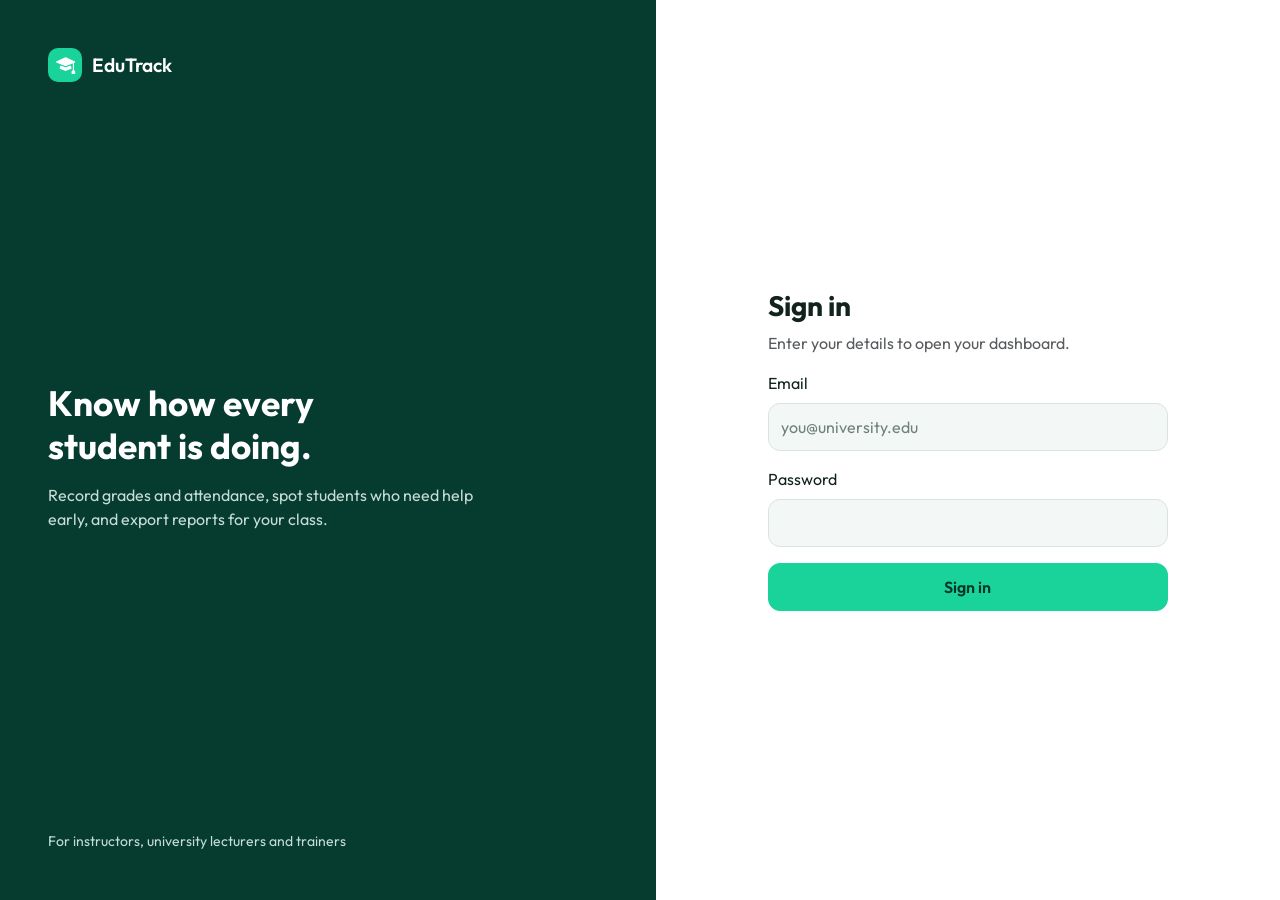
==== commit ca7d6d1d: "Assessments page: json-server CRUD, filters, CSV, auto status" ====
--- a/index.html
+++ b/index.html
@@ -1,41 +1,30 @@
 <!doctype html>
 <html lang="en">
-
   <head>
     <meta charset="UTF-8" />
     <meta name="viewport" content="width=device-width, initial-scale=1" />
     <title>EduTrack – Sign in</title>
-
     <link
       href="https://cdn.jsdelivr.net/npm/bootstrap@5.3.3/dist/css/bootstrap.min.css"
-      rel="stylesheet" />
+      rel="stylesheet"
+    />
     <link
       href="https://cdn.jsdelivr.net/npm/bootstrap-icons@1.11.3/font/bootstrap-icons.css"
-      rel="stylesheet" />
+      rel="stylesheet"
+    />
     <link
       href="https://fonts.googleapis.com/css2?family=Outfit:wght@400;500;600;700&display=swap"
-      rel="stylesheet" />
+      rel="stylesheet"
+    />
     <link href="css/main.css" rel="stylesheet" />
   </head>
-
   <body>
-
     <div class="auth">
-
-      <!-- LEFT SIDE -->
       <section class="auth-side">
-
-        <a class="brand mb-0" href="index.html">
-          <img
-            class="brand-logo theme-logo"
-            src="images/light mode.png"
-            data-light-src="images/light mode.png"
-            data-dark-src="images/dark mode.png"
-            alt="EduTrack" />
-
-          <span>EduTrack</span>
-        </a>
-
+        <a class="brand mb-0" href="index.html"
+          ><span class="brand-mark"><i class="bi bi-mortarboard-fill"></i></span
+          >EduTrack</a
+        >
         <div>
           <h2>Know how every student is doing.</h2>
           <p class="mt-3 mb-0" style="max-width: 40ch">
@@ -43,182 +32,43 @@
             export reports for your class.
           </p>
         </div>
-
         <small>For instructors, university lecturers and trainers</small>
-
       </section>
-
-      <!-- RIGHT SIDE -->
       <section class="auth-form">
-        <button class="theme-btn" id="themeToggle" type="button"
-          aria-label="Change theme">
-          <i class="bi bi-moon-fill" id="themeIcon"></i>
-        </button>
         <div class="inner">
-
-          <!-- LOGIN -->
-          <div id="loginSection">
-
-            <h1 class="h3 fw-bold">Sign in</h1>
-            <p class="text-muted">Enter your details to open your dashboard.</p>
-
-            <form id="loginForm">
-
-              <div class="mb-3">
-                <label class="form-label" for="email">Email</label>
-                <input id="email" name="email" type="email" class="form-control"
-                  placeholder="you@university.edu" required
-                  autocomplete="email" />
-              </div>
-
-              <div class="mb-3">
-
-                <label class="form-label" for="pw">
-                  Password
-                </label>
-
-                <div class="password-field">
-
-                  <input
-                    id="pw"
-                    name="password"
-                    type="password"
-                    class="form-control"
-                    minlength="6"
-                    required
-                    autocomplete="current-password" />
-
-                  <button
-                    type="button"
-                    class="toggle-password"
-                    data-target="pw">
-                    <i class="bi bi-eye"></i>
-                  </button>
-
-                </div>
-
-              </div>
-              <p id="loginError" class="text-danger"></p>
-
-              <button class="btn btn-green" type="submit">Sign in</button>
-
-              <p class="text-center mt-3">
-                Don't have an account?
-                <button type="button" class="btn btn-link p-0"
-                  id="showRegister">Register</button>
-              </p>
-
-            </form>
-          </div>
-
-          <!-- REGISTER -->
-          <div id="registerSection" class="d-none">
-
-            <h1 class="h3 fw-bold">Create account</h1>
-            <p class="text-muted">Register as an instructor.</p>
-
-            <form id="registerForm">
-
-              <div class="mb-3">
-                <label class="form-label" for="registerName">Full name</label>
-                <input id="registerName" type="text" class="form-control"
-                  required />
-              </div>
-              <div class="mb-3">
-                <label class="form-label" for="registerPhone">Phone
-                  number</label>
-                <input id="registerPhone" type="tel" class="form-control"
-                  placeholder="+962 7X XXX XXXX" required />
-              </div>
-
-              <div class="mb-3">
-                <label class="form-label" for="registerEmail">Email</label>
-                <input id="registerEmail" type="email" class="form-control"
-                  required />
-              </div>
-
-              <div class="mb-3">
-                <label class="form-label" for="registerDepartment">Department /
-                  subject</label>
-                <input id="registerDepartment" type="text" class="form-control"
-                  required />
-              </div>
-
-              <div class="mb-3">
-
-                <label class="form-label" for="registerPassword">
-                  Password
-                </label>
-
-                <div class="password-field">
-
-                  <input
-                    id="registerPassword"
-                    type="password"
-                    class="form-control"
-                    minlength="6"
-                    required />
-
-                  <button
-                    type="button"
-                    class="toggle-password"
-                    data-target="registerPassword">
-                    <i class="bi bi-eye"></i>
-                  </button>
-
-                </div>
-
-              </div>
-
-              <div class="mb-3">
-
-                <label class="form-label" for="confirmPassword">
-                  Confirm password
-                </label>
-
-                <div class="password-field">
-
-                  <input
-                    id="confirmPassword"
-                    type="password"
-                    class="form-control"
-                    minlength="6"
-                    required />
-
-                  <button
-                    type="button"
-                    class="toggle-password"
-                    data-target="confirmPassword">
-                    <i class="bi bi-eye"></i>
-                  </button>
-
-                </div>
-
-              </div>
-
-              <p id="registerError" class="text-danger"></p>
-
-              <button class="btn btn-green" type="submit">Register</button>
-
-              <p class="text-center mt-3">
-                Already have an account?
-                <button type="button" class="btn btn-link p-0"
-                  id="showLogin">Sign in</button>
-              </p>
-
-            </form>
-          </div>
-
+          <h1 class="h3 fw-bold">Sign in</h1>
+          <p class="text-muted">Enter your details to open your dashboard.</p>
+          <form action="pages/dashboard.html">
+            <div class="mb-3">
+              <label class="form-label" for="email">Email</label
+              ><input
+                id="email"
+                name="email"
+                type="email"
+                class="form-control"
+                placeholder="you@university.edu"
+                required
+                autocomplete="email"
+              />
+            </div>
+            <div class="mb-3">
+              <label class="form-label" for="pw">Password</label
+              ><input
+                id="pw"
+                name="password"
+                type="password"
+                class="form-control"
+                minlength="6"
+                required
+                autocomplete="current-password"
+              />
+            </div>
+            <button class="btn btn-green" type="submit">Sign in</button>
+          </form>
         </div>
       </section>
-
     </div>
-
-    <script
-      src="https://cdn.jsdelivr.net/npm/bootstrap@5.3.3/dist/js/bootstrap.bundle.min.js"></script>
-    <script src="JS/login.js"></script>
-    <script src="JS/register.js"></script>
-    <script src="JS/theme.js"></script>
-    <script src="JS/passwordToggle.js"></script>
+    <script src="https://cdn.jsdelivr.net/npm/bootstrap@5.3.3/dist/js/bootstrap.bundle.min.js"></script>
+  
   </body>
-</html>+</html>
--- a/css/main.css
+++ b/css/main.css
@@ -3,575 +3,4 @@
 @import url("layout.css");
 @import url("components.css");
 @import url("auth.css");
-
-
-/* ================= GLOBAL THEME ================= */
-
-body {
-  background: var(--bg);
-
-  color: var(--ink);
-
-  transition:
-    background-color 0.3s ease,
-    color 0.3s ease;
-}
-
-
-/* ================= GLOBAL INPUTS ================= */
-
-.form-control,
-.form-select {
-  background: var(--input-bg);
-
-  color: var(--ink);
-
-  border: 1px solid var(--line);
-
-  transition:
-    background-color 0.2s ease,
-    color 0.2s ease,
-    border-color 0.2s ease,
-    box-shadow 0.2s ease;
-}
-
-
-.form-control:focus,
-.form-select:focus {
-  background: var(--input-bg);
-  color: var(--ink);
-  border-color: var(--g5);
-
-  box-shadow:
-    0 0 0 3px rgba(25, 211, 154, 0.16);
-}
-
-.form-control::placeholder {
-  color: var(--muted);
-}
-
-
-.form-control[readonly],
-.form-control:disabled {
-  background: var(--surface-soft);
-
-  color: var(--muted);
-
-  opacity: 1;
-}
-
-
-/* ================= TEXT ================= */
-
-.text-muted {
-  color: var(--muted) !important;
-}
-
-
-/* ================= LOGO ================= */
-
-.brand-logo {
-  width: 36px;
-  height: 36px;
-
-  object-fit: contain;
-
-  border-radius: 8px;
-
-  filter:
-    drop-shadow(0 0 4px rgba(25, 211, 154, 0.60))
-    drop-shadow(0 0 9px rgba(25, 211, 154, 0.30));
-}
-
-
-html[data-theme="dark"] .brand-logo {
-  filter:
-    drop-shadow(0 0 6px rgba(25, 211, 154, 0.90))
-    drop-shadow(0 0 14px rgba(25, 211, 154, 0.55));
-}
-
-
-/* ================= THEME BUTTON ================= */
-
-.theme-btn {
-  position: absolute;
-
-  top: 20px;
-  right: 20px;
-
-  width: 38px;
-  height: 38px;
-
-  display: grid;
-  place-items: center;
-
-  border: 1px solid var(--line);
-
-  border-radius: 50%;
-
-  background: var(--surface);
-
-  color: var(--ink);
-
-  cursor: pointer;
-
-  transition:
-    background-color 0.2s ease,
-    color 0.2s ease,
-    border-color 0.2s ease;
-}
-
-
-.theme-btn:hover {
-  background: var(--g1);
-
-  color: var(--g7);
-
-  border-color: var(--g5);
-}
-
-
-.theme-btn i {
-  font-size: 16px;
-}
-
-
-/* ================= PROFILE MODAL ================= */
-
-#profileModal .modal-dialog {
-  max-width: 520px;
-}
-
-
-#profileModal .modal-content {
-  overflow: hidden;
-
-  border: 1px solid var(--line);
-
-  border-radius: 20px;
-}
-
-
-#profileModal form {
-  width: 100%;
-}
-
-
-#profileModal .modal-header {
-  padding: 24px 24px 16px;
-}
-
-
-#profileModal .modal-body {
-  padding: 16px 24px 20px;
-}
-
-
-#profileModal .modal-footer {
-  position: static !important;
-
-  width: 100%;
-
-  margin: 0;
-
-  padding: 0 24px 24px;
-
-  border-top: 0;
-
-  display: flex;
-
-  justify-content: flex-end;
-  align-items: center;
-
-  gap: 12px;
-
-  background: var(--surface);
-}
-
-
-#profileModal .modal-footer .btn {
-  width: auto;
-
-  min-width: 110px;
-
-  height: 48px;
-
-  margin: 0;
-}
-
-
-/* ================= PROFILE IMAGE ================= */
-
-.profile-avatar-preview {
-  width: 90px;
-  height: 90px;
-
-  min-width: 90px;
-
-  border-radius: 50%;
-
-  font-size: 1.5rem;
-
-  cursor: default;
-}
-
-
-#topAvatar,
-#dropdownAvatar,
-#profileAvatar {
-  overflow: hidden;
-
-  background-repeat: no-repeat;
-
-  background-position: center;
-
-  background-size: cover;
-}
-
-
-/* ================= ALL MODALS ================= */
-
-.modal-content {
-  background: var(--surface);
-
-  color: var(--ink);
-
-  border: 1px solid var(--line);
-}
-
-
-.modal-header,
-.modal-body,
-.modal-footer {
-  background: var(--surface);
-
-  color: var(--ink);
-}
-
-
-.modal-title,
-.modal .form-label {
-  color: var(--ink);
-}
-
-
-/* ================= MODAL INPUT ================= */
-
-.modal .form-control {
-  background: var(--input-bg);
-
-  color: var(--ink);
-
-  border: 1px solid var(--line);
-}
-
-
-.modal .form-control:focus {
-  background: var(--surface);
-
-  color: var(--ink);
-
-  border-color: var(--g5);
-
-  box-shadow:
-    0 0 0 3px rgba(25, 211, 154, 0.15);
-}
-
-
-.modal .form-control::placeholder {
-  color: var(--muted);
-}
-
-
-/* ================= MODAL CLOSE ================= */
-
-html[data-theme="dark"] .modal .btn-close {
-  filter: invert(1) grayscale(100%) brightness(180%);
-}
-
-
-/* ================= CANCEL BUTTON ================= */
-
-.modal .btn-light {
-  background: var(--surface-soft);
-
-  color: var(--ink);
-
-  border: 1px solid var(--line);
-}
-
-
-.modal .btn-light:hover {
-  background: var(--g1);
-
-  color: var(--ink);
-
-  border-color: var(--g5);
-}
-
-
-/* ================= OUTLINE SUCCESS ================= */
-
-.btn-outline-success {
-  color: var(--g7);
-
-  border-color: var(--g5);
-}
-
-
-.btn-outline-success:hover {
-  background: var(--g5);
-
-  color: #04271d;
-
-  border-color: var(--g5);
-}
-
-
-html[data-theme="dark"] .btn-outline-success {
-  color: var(--g5);
-}
-
-
-/* ================= DROPDOWN ================= */
-
-.dropdown-menu {
-  background: var(--surface);
-
-  color: var(--ink);
-
-  border: 1px solid var(--line) !important;
-
-  box-shadow:
-    0 14px 36px var(--shadow);
-}
-
-
-.dropdown-item {
-  color: var(--ink);
-
-  transition:
-    background-color 0.15s ease,
-    color 0.15s ease;
-}
-
-
-.dropdown-item:hover,
-.dropdown-item:focus {
-  background: var(--surface-soft);
-
-  color: var(--g5);
-}
-
-
-.dropdown-divider,
-.dropdown-menu hr {
-  border-color: var(--line);
-}
-
-
-/* ================= PASSWORD FIELD ================= */
-
-.password-field {
-  position: relative;
-
-  width: 100%;
-}
-
-
-.password-field .form-control {
-  width: 100%;
-
-  padding-right: 48px;
-}
-
-
-/* ================= PASSWORD EYE ================= */
-
-.toggle-password {
-  position: absolute;
-
-  right: 15px;
-
-  top: 50%;
-
-  transform: translateY(-50%);
-
-  z-index: 5;
-
-  display: grid;
-
-  place-items: center;
-
-  width: 24px;
-  height: 24px;
-
-  padding: 0;
-
-  border: 0;
-
-  outline: 0;
-
-  background: transparent;
-
-  color: var(--muted);
-
-  cursor: pointer;
-
-  box-shadow: none;
-}
-
-
-.toggle-password i {
-  font-size: 17px;
-
-  line-height: 1;
-}
-
-
-.toggle-password:hover {
-  color: var(--g5);
-}
-
-
-.toggle-password:focus,
-.toggle-password:active,
-.toggle-password:focus-visible {
-  border: 0;
-
-  outline: 0;
-
-  background: transparent;
-
-  color: var(--g5);
-
-  box-shadow: none;
-}
-
-
-/* ================= DARK MODE HELPERS ================= */
-
-html[data-theme="dark"] .form-control,
-html[data-theme="dark"] .form-select {
-  background: var(--input-bg);
-
-  color: var(--ink);
-
-  border-color: var(--line);
-}
-
-
-html[data-theme="dark"] .form-control:focus,
-html[data-theme="dark"] .form-select:focus {
-  background: var(--surface);
-
-  border-color: var(--g5);
-}
- /* ================= AUTH INPUT STATES ================= */
-
-/* Normal */
-.auth-form .form-control {
-  background: var(--input-bg);
-  color: var(--ink);
-  border: 1px solid var(--line);
-
-  transition:
-    border-color 0.2s ease,
-    box-shadow 0.2s ease;
-}
-
-
-/* Hover */
-.auth-form .form-control:hover {
-  border-color: var(--g5) !important;
-}
-
-
-/* Focus */
-.auth-form .form-control:focus {
-  background: var(--input-bg) !important;
-
-  color: var(--ink) !important;
-
-  border-color: var(--g5) !important;
-
-  box-shadow:
-    0 0 0 3px rgba(25, 211, 154, 0.25),
-    0 0 10px rgba(25, 211, 154, 0.18) !important;
-}
-
-
-/* Chrome autofill */
-.auth-form .form-control:-webkit-autofill {
-  -webkit-text-fill-color: var(--ink) !important;
-
-  -webkit-box-shadow:
-    0 0 0 1000px var(--input-bg) inset !important;
-
-  border: 1px solid var(--line) !important;
-
-  caret-color: var(--ink);
-}
-
-
-/* Autofill + Hover */
-.auth-form .form-control:-webkit-autofill:hover {
-  border-color: var(--g5) !important;
-}
-
-
-/* Autofill + Focus */
-.auth-form .form-control:-webkit-autofill:focus {
-  border-color: var(--g5) !important;
-
-  -webkit-box-shadow:
-    0 0 0 1000px var(--input-bg) inset,
-    0 0 0 3px rgba(25, 211, 154, 0.25) !important;
-}
-/* ================= STUDENTS DARK MODE ================= */
-
-/* Table background */
-html[data-theme="dark"] .students-list,
-html[data-theme="dark"] .students-table {
-  background: var(--surface);
-}
-
-
-/* Table rows */
-html[data-theme="dark"] .students-table tbody tr {
-  background: var(--surface);
-  color: var(--ink);
-}
-
-
-/* Small separation between rows */
-html[data-theme="dark"] .students-table tbody tr:hover {
-  background: var(--surface-soft);
-}
-
-
-/* Table header */
-html[data-theme="dark"] .students-table thead th {
-  background: var(--surface-soft);
-  color: var(--muted);
-}
-
-
-/* Course badges */
-html[data-theme="dark"] .course-badge {
-  background: var(--g1);
-  color: var(--g5);
-
-  border: 1px solid var(--line);
-
-  border-radius: 8px;
-}
-
-
-/* Course badge hover */
-html[data-theme="dark"] .course-badge:hover {
-  border-color: var(--g5);
-
-  box-shadow:
-    0 0 8px rgba(25, 211, 154, 0.15);
-}+@import url("assessments.css");
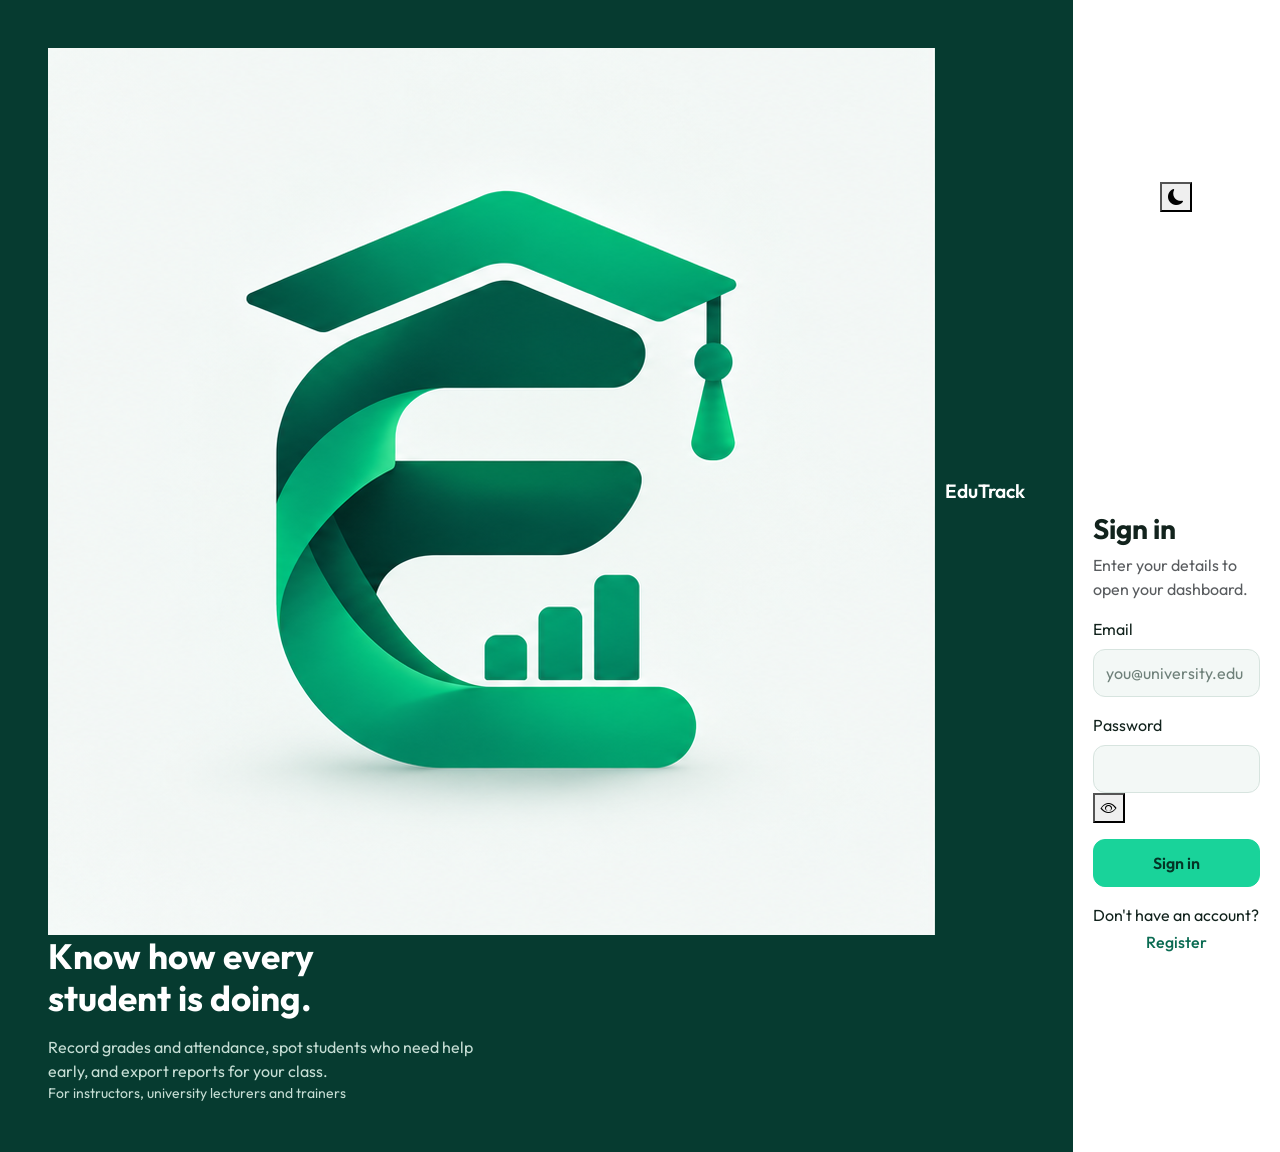
==== commit dc727478: "Merge branch 'main' into ahmad-alhwari" ====
--- a/index.html
+++ b/index.html
@@ -1,30 +1,41 @@
 <!doctype html>
 <html lang="en">
+
   <head>
     <meta charset="UTF-8" />
     <meta name="viewport" content="width=device-width, initial-scale=1" />
     <title>EduTrack – Sign in</title>
+
     <link
       href="https://cdn.jsdelivr.net/npm/bootstrap@5.3.3/dist/css/bootstrap.min.css"
-      rel="stylesheet"
-    />
+      rel="stylesheet" />
     <link
       href="https://cdn.jsdelivr.net/npm/bootstrap-icons@1.11.3/font/bootstrap-icons.css"
-      rel="stylesheet"
-    />
+      rel="stylesheet" />
     <link
       href="https://fonts.googleapis.com/css2?family=Outfit:wght@400;500;600;700&display=swap"
-      rel="stylesheet"
-    />
+      rel="stylesheet" />
     <link href="css/main.css" rel="stylesheet" />
   </head>
+
   <body>
+
     <div class="auth">
+
+      <!-- LEFT SIDE -->
       <section class="auth-side">
-        <a class="brand mb-0" href="index.html"
-          ><span class="brand-mark"><i class="bi bi-mortarboard-fill"></i></span
-          >EduTrack</a
-        >
+
+        <a class="brand mb-0" href="index.html">
+          <img
+            class="brand-logo theme-logo"
+            src="images/light mode.png"
+            data-light-src="images/light mode.png"
+            data-dark-src="images/dark mode.png"
+            alt="EduTrack" />
+
+          <span>EduTrack</span>
+        </a>
+
         <div>
           <h2>Know how every student is doing.</h2>
           <p class="mt-3 mb-0" style="max-width: 40ch">
@@ -32,43 +43,182 @@
             export reports for your class.
           </p>
         </div>
+
         <small>For instructors, university lecturers and trainers</small>
+
       </section>
+
+      <!-- RIGHT SIDE -->
       <section class="auth-form">
+        <button class="theme-btn" id="themeToggle" type="button"
+          aria-label="Change theme">
+          <i class="bi bi-moon-fill" id="themeIcon"></i>
+        </button>
         <div class="inner">
-          <h1 class="h3 fw-bold">Sign in</h1>
-          <p class="text-muted">Enter your details to open your dashboard.</p>
-          <form action="pages/dashboard.html">
-            <div class="mb-3">
-              <label class="form-label" for="email">Email</label
-              ><input
-                id="email"
-                name="email"
-                type="email"
-                class="form-control"
-                placeholder="you@university.edu"
-                required
-                autocomplete="email"
-              />
-            </div>
-            <div class="mb-3">
-              <label class="form-label" for="pw">Password</label
-              ><input
-                id="pw"
-                name="password"
-                type="password"
-                class="form-control"
-                minlength="6"
-                required
-                autocomplete="current-password"
-              />
-            </div>
-            <button class="btn btn-green" type="submit">Sign in</button>
-          </form>
+
+          <!-- LOGIN -->
+          <div id="loginSection">
+
+            <h1 class="h3 fw-bold">Sign in</h1>
+            <p class="text-muted">Enter your details to open your dashboard.</p>
+
+            <form id="loginForm">
+
+              <div class="mb-3">
+                <label class="form-label" for="email">Email</label>
+                <input id="email" name="email" type="email" class="form-control"
+                  placeholder="you@university.edu" required
+                  autocomplete="email" />
+              </div>
+
+              <div class="mb-3">
+
+                <label class="form-label" for="pw">
+                  Password
+                </label>
+
+                <div class="password-field">
+
+                  <input
+                    id="pw"
+                    name="password"
+                    type="password"
+                    class="form-control"
+                    minlength="6"
+                    required
+                    autocomplete="current-password" />
+
+                  <button
+                    type="button"
+                    class="toggle-password"
+                    data-target="pw">
+                    <i class="bi bi-eye"></i>
+                  </button>
+
+                </div>
+
+              </div>
+              <p id="loginError" class="text-danger"></p>
+
+              <button class="btn btn-green" type="submit">Sign in</button>
+
+              <p class="text-center mt-3">
+                Don't have an account?
+                <button type="button" class="btn btn-link p-0"
+                  id="showRegister">Register</button>
+              </p>
+
+            </form>
+          </div>
+
+          <!-- REGISTER -->
+          <div id="registerSection" class="d-none">
+
+            <h1 class="h3 fw-bold">Create account</h1>
+            <p class="text-muted">Register as an instructor.</p>
+
+            <form id="registerForm">
+
+              <div class="mb-3">
+                <label class="form-label" for="registerName">Full name</label>
+                <input id="registerName" type="text" class="form-control"
+                  required />
+              </div>
+              <div class="mb-3">
+                <label class="form-label" for="registerPhone">Phone
+                  number</label>
+                <input id="registerPhone" type="tel" class="form-control"
+                  placeholder="+962 7X XXX XXXX" required />
+              </div>
+
+              <div class="mb-3">
+                <label class="form-label" for="registerEmail">Email</label>
+                <input id="registerEmail" type="email" class="form-control"
+                  required />
+              </div>
+
+              <div class="mb-3">
+                <label class="form-label" for="registerDepartment">Department /
+                  subject</label>
+                <input id="registerDepartment" type="text" class="form-control"
+                  required />
+              </div>
+
+              <div class="mb-3">
+
+                <label class="form-label" for="registerPassword">
+                  Password
+                </label>
+
+                <div class="password-field">
+
+                  <input
+                    id="registerPassword"
+                    type="password"
+                    class="form-control"
+                    minlength="6"
+                    required />
+
+                  <button
+                    type="button"
+                    class="toggle-password"
+                    data-target="registerPassword">
+                    <i class="bi bi-eye"></i>
+                  </button>
+
+                </div>
+
+              </div>
+
+              <div class="mb-3">
+
+                <label class="form-label" for="confirmPassword">
+                  Confirm password
+                </label>
+
+                <div class="password-field">
+
+                  <input
+                    id="confirmPassword"
+                    type="password"
+                    class="form-control"
+                    minlength="6"
+                    required />
+
+                  <button
+                    type="button"
+                    class="toggle-password"
+                    data-target="confirmPassword">
+                    <i class="bi bi-eye"></i>
+                  </button>
+
+                </div>
+
+              </div>
+
+              <p id="registerError" class="text-danger"></p>
+
+              <button class="btn btn-green" type="submit">Register</button>
+
+              <p class="text-center mt-3">
+                Already have an account?
+                <button type="button" class="btn btn-link p-0"
+                  id="showLogin">Sign in</button>
+              </p>
+
+            </form>
+          </div>
+
         </div>
       </section>
+
     </div>
-    <script src="https://cdn.jsdelivr.net/npm/bootstrap@5.3.3/dist/js/bootstrap.bundle.min.js"></script>
-  
+
+    <script
+      src="https://cdn.jsdelivr.net/npm/bootstrap@5.3.3/dist/js/bootstrap.bundle.min.js"></script>
+    <script src="JS/login.js"></script>
+    <script src="JS/register.js"></script>
+    <script src="JS/theme.js"></script>
+    <script src="JS/passwordToggle.js"></script>
   </body>
-</html>
+</html>
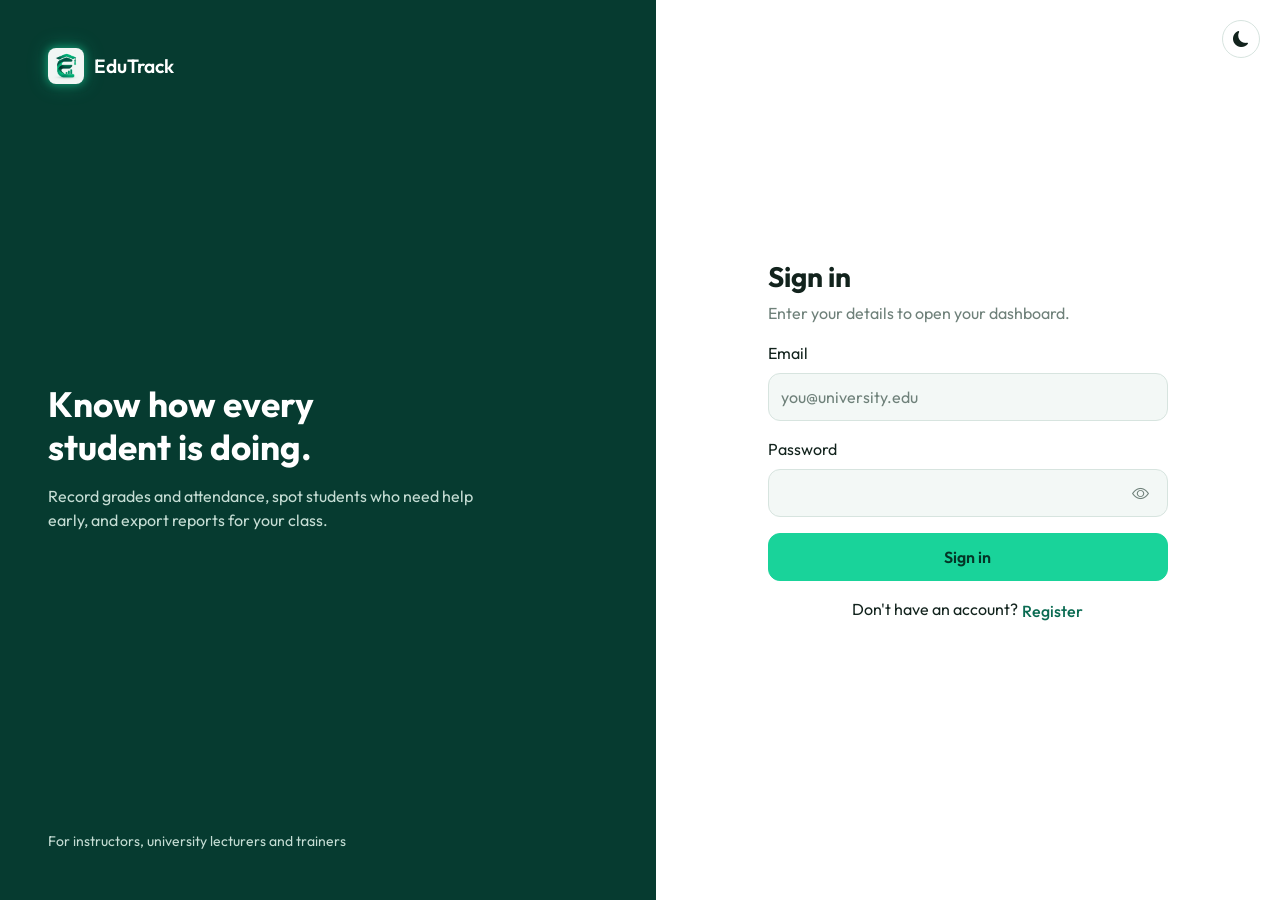
==== commit 1466fac4: "Update register validation and profile" ====
--- a/index.html
+++ b/index.html
@@ -110,105 +110,221 @@
 
             </form>
           </div>
-
-          <!-- REGISTER -->
-          <div id="registerSection" class="d-none">
-
-            <h1 class="h3 fw-bold">Create account</h1>
-            <p class="text-muted">Register as an instructor.</p>
-
-            <form id="registerForm">
-
-              <div class="mb-3">
-                <label class="form-label" for="registerName">Full name</label>
-                <input id="registerName" type="text" class="form-control"
-                  required />
-              </div>
-              <div class="mb-3">
-                <label class="form-label" for="registerPhone">Phone
-                  number</label>
-                <input id="registerPhone" type="tel" class="form-control"
-                  placeholder="+962 7X XXX XXXX" required />
-              </div>
-
-              <div class="mb-3">
-                <label class="form-label" for="registerEmail">Email</label>
-                <input id="registerEmail" type="email" class="form-control"
-                  required />
-              </div>
-
-              <div class="mb-3">
-                <label class="form-label" for="registerDepartment">Department /
-                  subject</label>
-                <input id="registerDepartment" type="text" class="form-control"
-                  required />
-              </div>
-
-              <div class="mb-3">
-
-                <label class="form-label" for="registerPassword">
-                  Password
-                </label>
-
-                <div class="password-field">
-
-                  <input
-                    id="registerPassword"
-                    type="password"
-                    class="form-control"
-                    minlength="6"
-                    required />
-
-                  <button
-                    type="button"
-                    class="toggle-password"
-                    data-target="registerPassword">
-                    <i class="bi bi-eye"></i>
-                  </button>
-
-                </div>
-
-              </div>
-
-              <div class="mb-3">
-
-                <label class="form-label" for="confirmPassword">
-                  Confirm password
-                </label>
-
-                <div class="password-field">
-
-                  <input
-                    id="confirmPassword"
-                    type="password"
-                    class="form-control"
-                    minlength="6"
-                    required />
-
-                  <button
-                    type="button"
-                    class="toggle-password"
-                    data-target="confirmPassword">
-                    <i class="bi bi-eye"></i>
-                  </button>
-
-                </div>
-
-              </div>
-
-              <p id="registerError" class="text-danger"></p>
-
-              <button class="btn btn-green" type="submit">Register</button>
-
-              <p class="text-center mt-3">
-                Already have an account?
-                <button type="button" class="btn btn-link p-0"
-                  id="showLogin">Sign in</button>
-              </p>
-
-            </form>
-          </div>
-
+ <!-- REGISTER -->
+<div id="registerSection" class="d-none">
+
+  <h1 class="h3 fw-bold">Create account</h1>
+  <p class="text-muted">Register as an instructor.</p>
+
+  <form id="registerForm">
+
+    <!-- FULL NAME -->
+    <div class="mb-3">
+      <label
+        class="form-label"
+        for="registerName"
+      >
+        Full name
+      </label>
+
+      <input
+        id="registerName"
+        type="text"
+        class="form-control"
+        required
+      />
+    </div>
+
+
+    <!-- PHONE -->
+    <div class="mb-3">
+
+      <label
+        class="form-label"
+        for="registerPhone"
+      >
+        Phone number
+      </label>
+
+      <input
+        id="registerPhone"
+        type="tel"
+        class="form-control"
+        placeholder="07********"
+        required
+      />
+
+      <small id="phoneRegisterError"></small>
+
+    </div>
+
+
+    <!-- EMAIL -->
+    <div class="mb-3">
+
+      <label
+        class="form-label"
+        for="registerEmail"
+      >
+        Email
+      </label>
+
+      <input
+        id="registerEmail"
+        type="email"
+        class="form-control"
+        placeholder="name@example.com"
+        required
+      />
+
+      <small id="emailRegisterError"></small>
+
+    </div>
+
+
+    <!-- DEPARTMENT -->
+    <div class="mb-3">
+
+      <label
+        class="form-label"
+        for="registerDepartment"
+      >
+        Department / subject
+      </label>
+
+      <input
+        id="registerDepartment"
+        type="text"
+        class="form-control"
+        required
+      />
+
+    </div>
+
+
+    <!-- PASSWORD -->
+    <div class="mb-3">
+
+      <label
+        class="form-label"
+        for="registerPassword"
+      >
+        Password
+      </label>
+
+      <div class="password-field">
+
+        <input
+          id="registerPassword"
+          type="password"
+          class="form-control"
+          required
+        />
+
+        <button
+          type="button"
+          class="toggle-password"
+          data-target="registerPassword"
+        >
+          <i class="bi bi-eye"></i>
+        </button>
+
+      </div>
+ <div id="passwordRules" class="password-rules">
+
+  <div id="ruleLower">
+    <i class="bi bi-x-circle-fill"></i>
+    <span>At least one lowercase letter</span>
+  </div>
+
+  <div id="ruleUpper">
+    <i class="bi bi-x-circle-fill"></i>
+    <span>At least one uppercase letter</span>
+  </div>
+
+  <div id="ruleNumber">
+    <i class="bi bi-x-circle-fill"></i>
+    <span>At least one number</span>
+  </div>
+
+  <div id="ruleSpecial">
+    <i class="bi bi-x-circle-fill"></i>
+    <span>At least one special character</span>
+  </div>
+
+  <div id="ruleLength">
+    <i class="bi bi-x-circle-fill"></i>
+    <span>At least 6 characters</span>
+  </div>
+
+</div>
+
+
+    <!-- CONFIRM PASSWORD -->
+    <div class="mb-3">
+
+      <label
+        class="form-label"
+        for="confirmPassword"
+      >
+        Confirm password
+      </label>
+
+      <div class="password-field">
+
+        <input
+          id="confirmPassword"
+          type="password"
+          class="form-control"
+          required
+        />
+
+        <button
+          type="button"
+          class="toggle-password"
+          data-target="confirmPassword"
+        >
+          <i class="bi bi-eye"></i>
+        </button>
+
+      </div>
+
+      <small id="confirmRegisterError"></small>
+
+    </div>
+
+
+    <p
+      id="registerError"
+      class="text-danger"
+    ></p>
+
+
+    <button
+      class="btn btn-green"
+      type="submit"
+    >
+      Register
+    </button>
+
+
+    <p class="text-center mt-3">
+
+      Already have an account?
+
+      <button
+        type="button"
+        class="btn btn-link p-0"
+        id="showLogin"
+      >
+        Sign in
+      </button>
+
+    </p>
+
+  </form>
+
+</div>
         </div>
       </section>
 
--- a/css/main.css
+++ b/css/main.css
@@ -3,4 +3,633 @@
 @import url("layout.css");
 @import url("components.css");
 @import url("auth.css");
-@import url("assessments.css");
+
+
+/* ================= GLOBAL THEME ================= */
+
+body {
+  background: var(--bg);
+
+  color: var(--ink);
+
+  transition:
+    background-color 0.3s ease,
+    color 0.3s ease;
+}
+
+
+/* ================= GLOBAL INPUTS ================= */
+
+.form-control,
+.form-select {
+  background: var(--input-bg);
+
+  color: var(--ink);
+
+  border: 1px solid var(--line);
+
+  transition:
+    background-color 0.2s ease,
+    color 0.2s ease,
+    border-color 0.2s ease,
+    box-shadow 0.2s ease;
+}
+
+
+.form-control:focus,
+.form-select:focus {
+  background: var(--input-bg);
+  color: var(--ink);
+  border-color: var(--g5);
+
+  box-shadow:
+    0 0 0 3px rgba(25, 211, 154, 0.16);
+}
+
+.form-control::placeholder {
+  color: var(--muted);
+}
+
+
+.form-control[readonly],
+.form-control:disabled {
+  background: var(--surface-soft);
+
+  color: var(--muted);
+
+  opacity: 1;
+}
+
+
+/* ================= TEXT ================= */
+
+.text-muted {
+  color: var(--muted) !important;
+}
+
+
+/* ================= LOGO ================= */
+
+.brand-logo {
+  width: 36px;
+  height: 36px;
+
+  object-fit: contain;
+
+  border-radius: 8px;
+
+  filter:
+    drop-shadow(0 0 4px rgba(25, 211, 154, 0.60))
+    drop-shadow(0 0 9px rgba(25, 211, 154, 0.30));
+}
+
+
+html[data-theme="dark"] .brand-logo {
+  filter:
+    drop-shadow(0 0 6px rgba(25, 211, 154, 0.90))
+    drop-shadow(0 0 14px rgba(25, 211, 154, 0.55));
+}
+
+
+/* ================= THEME BUTTON ================= */
+
+.theme-btn {
+  position: absolute;
+
+  top: 20px;
+  right: 20px;
+
+  width: 38px;
+  height: 38px;
+
+  display: grid;
+  place-items: center;
+
+  border: 1px solid var(--line);
+
+  border-radius: 50%;
+
+  background: var(--surface);
+
+  color: var(--ink);
+
+  cursor: pointer;
+
+  transition:
+    background-color 0.2s ease,
+    color 0.2s ease,
+    border-color 0.2s ease;
+}
+
+
+.theme-btn:hover {
+  background: var(--g1);
+
+  color: var(--g7);
+
+  border-color: var(--g5);
+}
+
+
+.theme-btn i {
+  font-size: 16px;
+}
+
+
+/* ================= PROFILE MODAL ================= */
+
+#profileModal .modal-dialog {
+  max-width: 520px;
+}
+
+
+#profileModal .modal-content {
+  overflow: hidden;
+
+  border: 1px solid var(--line);
+
+  border-radius: 20px;
+}
+
+
+#profileModal form {
+  width: 100%;
+}
+
+
+#profileModal .modal-header {
+  padding: 24px 24px 16px;
+}
+
+
+#profileModal .modal-body {
+  padding: 16px 24px 20px;
+}
+
+
+#profileModal .modal-footer {
+  position: static !important;
+
+  width: 100%;
+
+  margin: 0;
+
+  padding: 0 24px 24px;
+
+  border-top: 0;
+
+  display: flex;
+
+  justify-content: flex-end;
+  align-items: center;
+
+  gap: 12px;
+
+  background: var(--surface);
+}
+
+
+#profileModal .modal-footer .btn {
+  width: auto;
+
+  min-width: 110px;
+
+  height: 48px;
+
+  margin: 0;
+}
+
+
+/* ================= PROFILE IMAGE ================= */
+
+.profile-avatar-preview {
+  width: 90px;
+  height: 90px;
+
+  min-width: 90px;
+
+  border-radius: 50%;
+
+  font-size: 1.5rem;
+
+  cursor: default;
+}
+
+
+#topAvatar,
+#dropdownAvatar,
+#profileAvatar {
+  overflow: hidden;
+
+  background-repeat: no-repeat;
+
+  background-position: center;
+
+  background-size: cover;
+}
+
+
+/* ================= ALL MODALS ================= */
+
+.modal-content {
+  background: var(--surface);
+
+  color: var(--ink);
+
+  border: 1px solid var(--line);
+}
+
+
+.modal-header,
+.modal-body,
+.modal-footer {
+  background: var(--surface);
+
+  color: var(--ink);
+}
+
+
+.modal-title,
+.modal .form-label {
+  color: var(--ink);
+}
+
+
+/* ================= MODAL INPUT ================= */
+
+.modal .form-control {
+  background: var(--input-bg);
+
+  color: var(--ink);
+
+  border: 1px solid var(--line);
+}
+
+
+.modal .form-control:focus {
+  background: var(--surface);
+
+  color: var(--ink);
+
+  border-color: var(--g5);
+
+  box-shadow:
+    0 0 0 3px rgba(25, 211, 154, 0.15);
+}
+
+
+.modal .form-control::placeholder {
+  color: var(--muted);
+}
+
+
+/* ================= MODAL CLOSE ================= */
+
+html[data-theme="dark"] .modal .btn-close {
+  filter: invert(1) grayscale(100%) brightness(180%);
+}
+
+
+/* ================= CANCEL BUTTON ================= */
+
+.modal .btn-light {
+  background: var(--surface-soft);
+
+  color: var(--ink);
+
+  border: 1px solid var(--line);
+}
+
+
+.modal .btn-light:hover {
+  background: var(--g1);
+
+  color: var(--ink);
+
+  border-color: var(--g5);
+}
+
+
+/* ================= OUTLINE SUCCESS ================= */
+
+.btn-outline-success {
+  color: var(--g7);
+
+  border-color: var(--g5);
+}
+
+.btn-outline-success:hover {
+  background: var(--g1);
+
+  color: var(--g7);
+
+  border-color: var(--g5);
+}
+
+
+html[data-theme="dark"] .btn-outline-success:hover {
+  background: rgba(255, 255, 255, 0.08);
+
+  color: #ffffff;
+
+  border-color: var(--g5);
+}
+
+/* ================= DROPDOWN ================= */
+
+.dropdown-menu {
+  background: var(--surface);
+
+  color: var(--ink);
+
+  border: 1px solid var(--line) !important;
+
+  box-shadow:
+    0 14px 36px var(--shadow);
+}
+
+
+.dropdown-item {
+  color: var(--ink);
+
+  transition:
+    background-color 0.15s ease,
+    color 0.15s ease;
+}
+
+
+.dropdown-item:hover,
+.dropdown-item:focus {
+  background: var(--surface-soft);
+
+  color: var(--g5);
+}
+
+
+.dropdown-divider,
+.dropdown-menu hr {
+  border-color: var(--line);
+}
+
+
+/* ================= PASSWORD FIELD ================= */
+
+.password-field {
+  position: relative;
+
+  width: 100%;
+}
+
+
+.password-field .form-control {
+  width: 100%;
+
+  padding-right: 48px;
+}
+
+
+/* ================= PASSWORD EYE ================= */
+
+.toggle-password {
+  position: absolute;
+
+  right: 15px;
+
+  top: 50%;
+
+  transform: translateY(-50%);
+
+  z-index: 5;
+
+  display: grid;
+
+  place-items: center;
+
+  width: 24px;
+  height: 24px;
+
+  padding: 0;
+
+  border: 0;
+
+  outline: 0;
+
+  background: transparent;
+
+  color: var(--muted);
+
+  cursor: pointer;
+
+  box-shadow: none;
+}
+
+
+.toggle-password i {
+  font-size: 17px;
+
+  line-height: 1;
+}
+
+
+.toggle-password:hover {
+  color: var(--g5);
+}
+
+
+.toggle-password:focus,
+.toggle-password:active,
+.toggle-password:focus-visible {
+  border: 0;
+
+  outline: 0;
+
+  background: transparent;
+
+  color: var(--g5);
+
+  box-shadow: none;
+}
+
+
+/* ================= DARK MODE HELPERS ================= */
+
+html[data-theme="dark"] .form-control,
+html[data-theme="dark"] .form-select {
+  background: var(--input-bg);
+
+  color: var(--ink);
+
+  border-color: var(--line);
+}
+
+
+html[data-theme="dark"] .form-control:focus,
+html[data-theme="dark"] .form-select:focus {
+  background: var(--surface);
+
+  border-color: var(--g5);
+}
+ /* ================= AUTH INPUT STATES ================= */
+
+/* Normal */
+.auth-form .form-control {
+  background: var(--input-bg);
+  color: var(--ink);
+  border: 1px solid var(--line);
+
+  transition:
+    border-color 0.2s ease,
+    box-shadow 0.2s ease;
+}
+
+
+/* Hover */
+.auth-form .form-control:hover {
+  border-color: var(--g5) !important;
+}
+
+
+/* Focus */
+.auth-form .form-control:focus {
+  background: var(--input-bg) !important;
+
+  color: var(--ink) !important;
+
+  border-color: var(--g5) !important;
+
+  box-shadow:
+    0 0 0 3px rgba(25, 211, 154, 0.25),
+    0 0 10px rgba(25, 211, 154, 0.18) !important;
+}
+
+
+/* Chrome autofill */
+.auth-form .form-control:-webkit-autofill {
+  -webkit-text-fill-color: var(--ink) !important;
+
+  -webkit-box-shadow:
+    0 0 0 1000px var(--input-bg) inset !important;
+
+  border: 1px solid var(--line) !important;
+
+  caret-color: var(--ink);
+}
+
+
+/* Autofill + Hover */
+.auth-form .form-control:-webkit-autofill:hover {
+  border-color: var(--g5) !important;
+}
+
+
+/* Autofill + Focus */
+.auth-form .form-control:-webkit-autofill:focus {
+  border-color: var(--g5) !important;
+
+  -webkit-box-shadow:
+    0 0 0 1000px var(--input-bg) inset,
+    0 0 0 3px rgba(25, 211, 154, 0.25) !important;
+}
+/* ================= STUDENTS DARK MODE ================= */
+
+/* Table background */
+html[data-theme="dark"] .students-list,
+html[data-theme="dark"] .students-table {
+  background: var(--surface);
+}
+
+
+/* Table rows */
+html[data-theme="dark"] .students-table tbody tr {
+  background: var(--surface);
+  color: var(--ink);
+}
+
+
+/* Small separation between rows */
+html[data-theme="dark"] .students-table tbody tr:hover {
+  background: var(--surface-soft);
+}
+
+
+/* Table header */
+html[data-theme="dark"] .students-table thead th {
+  background: var(--surface-soft);
+  color: var(--muted);
+}
+
+
+/* Course badges */
+html[data-theme="dark"] .course-badge {
+  background: var(--g1);
+  color: var(--g5);
+
+  border: 1px solid var(--line);
+
+  border-radius: 8px;
+}
+
+
+/* Course badge hover */
+html[data-theme="dark"] .course-badge:hover {
+  border-color: var(--g5);
+
+  box-shadow:
+    0 0 8px rgba(25, 211, 154, 0.15);
+}
+/* Show dark logo immediately in dark mode */
+html[data-theme="dark"] .theme-logo {
+  content: url("../images/dark mode.png");
+}/* More space between logo and name in dark mode (logo has a glow) */
+html[data-theme="dark"] .brand {
+  gap: 1rem;
+}
+ 
+
+.password-rules div {
+  transition: color 0.2s ease;
+}
+.password-rules {
+  margin-top: 10px;
+  padding: 12px;
+
+  border: 1px solid var(--line);
+  border-radius: 10px;
+
+  background: var(--surface);
+
+  font-size: 0.82rem;
+}
+
+.password-rules > div {
+  display: flex;
+  align-items: center;
+
+  gap: 7px;
+
+  margin-bottom: 4px;
+
+  transition: color 0.2s ease;
+}
+
+.password-rules > div:last-child {
+  margin-bottom: 0;
+}
+
+.password-rules i {
+  font-size: 0.9rem;
+}
+
+
+/* Wrong rule */
+
+.password-rules .rule-invalid {
+  color: var(--red);
+}
+
+
+/* Correct rule - same green as Register button */
+
+.password-rules .rule-valid {
+  color: var(--g5);
+}
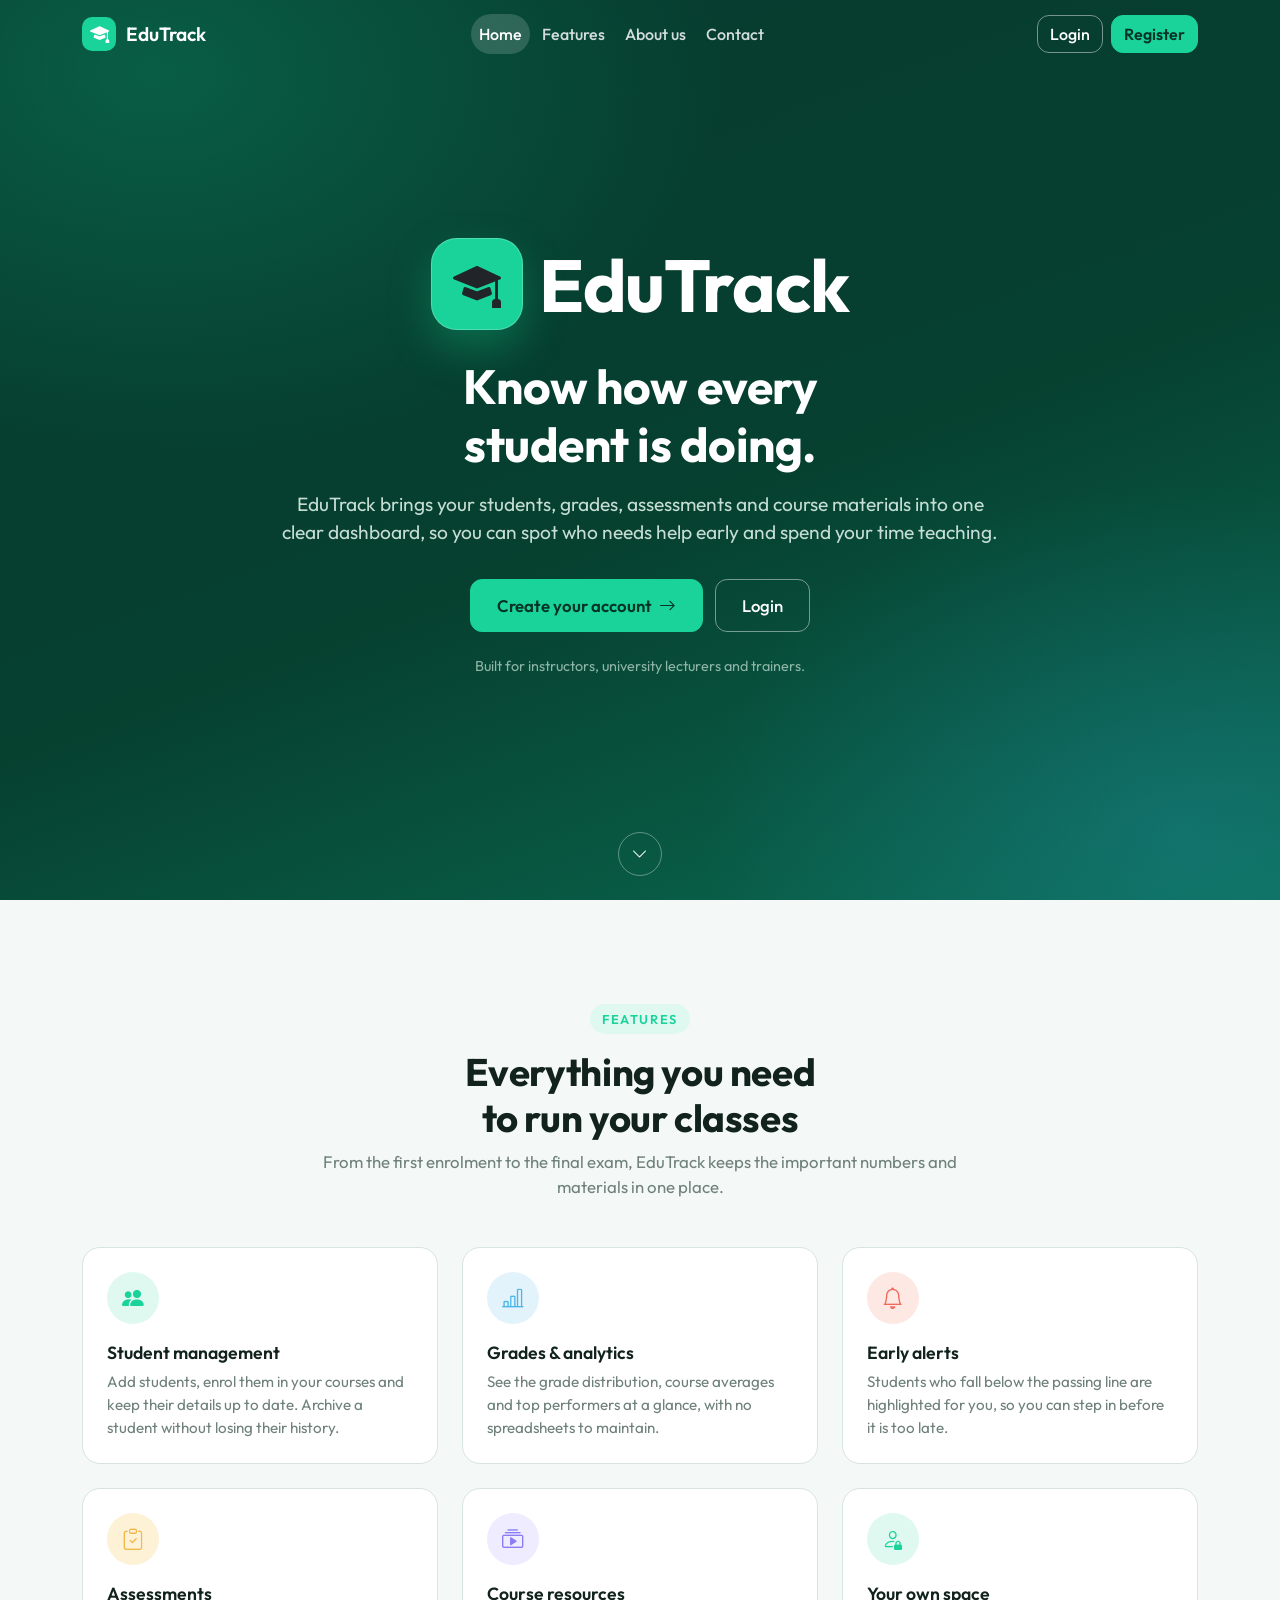
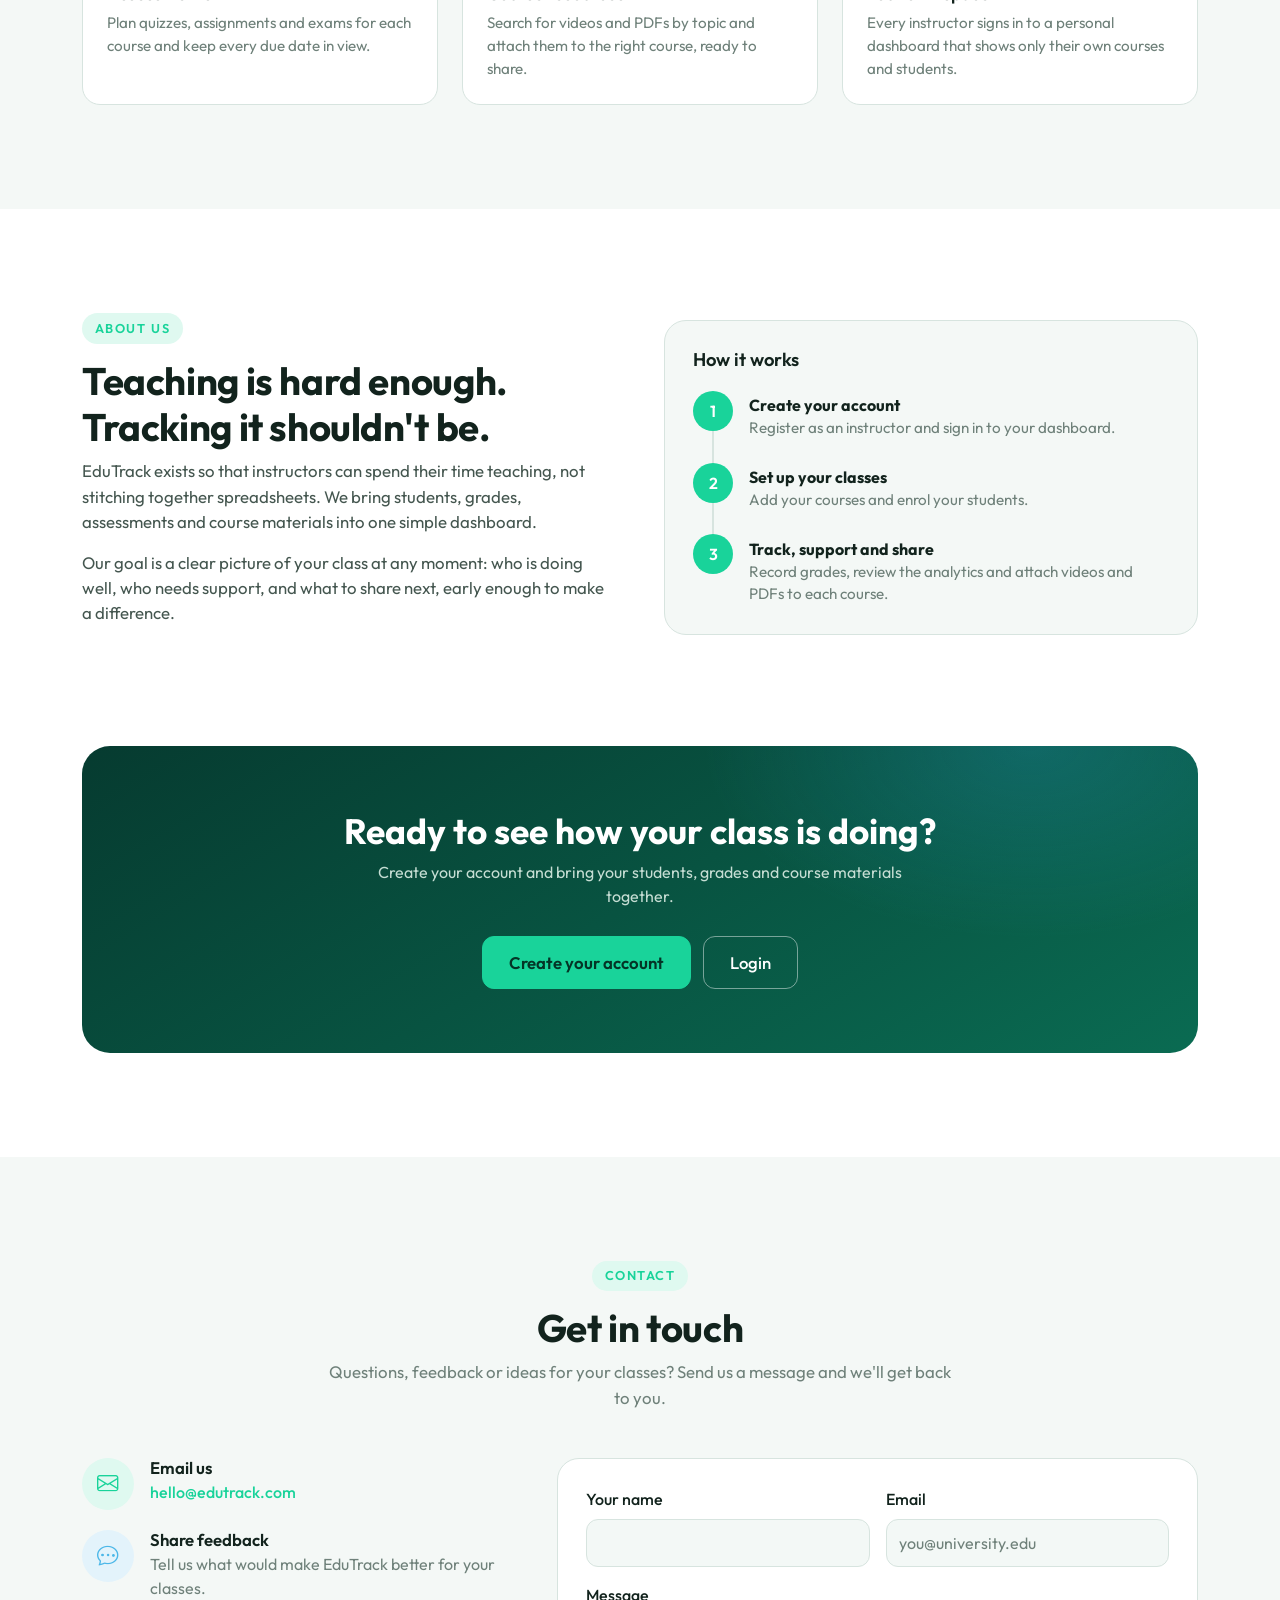
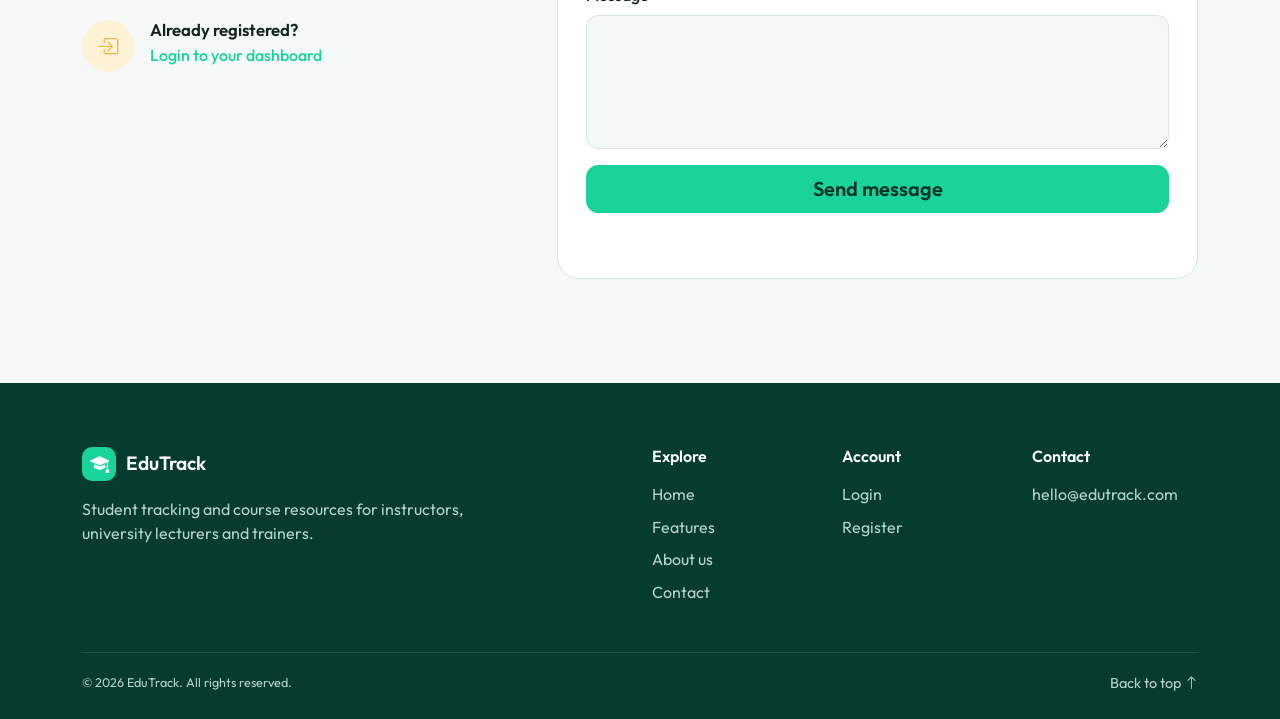
==== commit 1c3ca67f: "update landing page" ====
--- a/index.html
+++ b/index.html
@@ -1,340 +1,17 @@
 <!doctype html>
 <html lang="en">
-
   <head>
     <meta charset="UTF-8" />
     <meta name="viewport" content="width=device-width, initial-scale=1" />
-    <title>EduTrack – Sign in</title>
-
-    <link
-      href="https://cdn.jsdelivr.net/npm/bootstrap@5.3.3/dist/css/bootstrap.min.css"
-      rel="stylesheet" />
-    <link
-      href="https://cdn.jsdelivr.net/npm/bootstrap-icons@1.11.3/font/bootstrap-icons.css"
-      rel="stylesheet" />
-    <link
-      href="https://fonts.googleapis.com/css2?family=Outfit:wght@400;500;600;700&display=swap"
-      rel="stylesheet" />
-    <link href="css/main.css" rel="stylesheet" />
+    <title>EduTrack</title>
+    <!-- The site starts at the landing page -->
+    <meta http-equiv="refresh" content="0; url=landing.html" />
+    <script>
+      location.replace("landing.html");
+    </script>
   </head>
-
   <body>
-
-    <div class="auth">
-
-      <!-- LEFT SIDE -->
-      <section class="auth-side">
-
-        <a class="brand mb-0" href="index.html">
-          <img
-            class="brand-logo theme-logo"
-            src="images/light mode.png"
-            data-light-src="images/light mode.png"
-            data-dark-src="images/dark mode.png"
-            alt="EduTrack" />
-
-          <span>EduTrack</span>
-        </a>
-
-        <div>
-          <h2>Know how every student is doing.</h2>
-          <p class="mt-3 mb-0" style="max-width: 40ch">
-            Record grades and attendance, spot students who need help early, and
-            export reports for your class.
-          </p>
-        </div>
-
-        <small>For instructors, university lecturers and trainers</small>
-
-      </section>
-
-      <!-- RIGHT SIDE -->
-      <section class="auth-form">
-        <button class="theme-btn" id="themeToggle" type="button"
-          aria-label="Change theme">
-          <i class="bi bi-moon-fill" id="themeIcon"></i>
-        </button>
-        <div class="inner">
-
-          <!-- LOGIN -->
-          <div id="loginSection">
-
-            <h1 class="h3 fw-bold">Sign in</h1>
-            <p class="text-muted">Enter your details to open your dashboard.</p>
-
-            <form id="loginForm">
-
-              <div class="mb-3">
-                <label class="form-label" for="email">Email</label>
-                <input id="email" name="email" type="email" class="form-control"
-                  placeholder="you@university.edu" required
-                  autocomplete="email" />
-              </div>
-
-              <div class="mb-3">
-
-                <label class="form-label" for="pw">
-                  Password
-                </label>
-
-                <div class="password-field">
-
-                  <input
-                    id="pw"
-                    name="password"
-                    type="password"
-                    class="form-control"
-                    minlength="6"
-                    required
-                    autocomplete="current-password" />
-
-                  <button
-                    type="button"
-                    class="toggle-password"
-                    data-target="pw">
-                    <i class="bi bi-eye"></i>
-                  </button>
-
-                </div>
-
-              </div>
-              <p id="loginError" class="text-danger"></p>
-
-              <button class="btn btn-green" type="submit">Sign in</button>
-
-              <p class="text-center mt-3">
-                Don't have an account?
-                <button type="button" class="btn btn-link p-0"
-                  id="showRegister">Register</button>
-              </p>
-
-            </form>
-          </div>
- <!-- REGISTER -->
-<div id="registerSection" class="d-none">
-
-  <h1 class="h3 fw-bold">Create account</h1>
-  <p class="text-muted">Register as an instructor.</p>
-
-  <form id="registerForm">
-
-    <!-- FULL NAME -->
-    <div class="mb-3">
-      <label
-        class="form-label"
-        for="registerName"
-      >
-        Full name
-      </label>
-
-      <input
-        id="registerName"
-        type="text"
-        class="form-control"
-        required
-      />
-    </div>
-
-
-    <!-- PHONE -->
-    <div class="mb-3">
-
-      <label
-        class="form-label"
-        for="registerPhone"
-      >
-        Phone number
-      </label>
-
-      <input
-        id="registerPhone"
-        type="tel"
-        class="form-control"
-        placeholder="07********"
-        required
-      />
-
-      <small id="phoneRegisterError"></small>
-
-    </div>
-
-
-    <!-- EMAIL -->
-    <div class="mb-3">
-
-      <label
-        class="form-label"
-        for="registerEmail"
-      >
-        Email
-      </label>
-
-      <input
-        id="registerEmail"
-        type="email"
-        class="form-control"
-        placeholder="name@example.com"
-        required
-      />
-
-      <small id="emailRegisterError"></small>
-
-    </div>
-
-
-    <!-- DEPARTMENT -->
-    <div class="mb-3">
-
-      <label
-        class="form-label"
-        for="registerDepartment"
-      >
-        Department / subject
-      </label>
-
-      <input
-        id="registerDepartment"
-        type="text"
-        class="form-control"
-        required
-      />
-
-    </div>
-
-
-    <!-- PASSWORD -->
-    <div class="mb-3">
-
-      <label
-        class="form-label"
-        for="registerPassword"
-      >
-        Password
-      </label>
-
-      <div class="password-field">
-
-        <input
-          id="registerPassword"
-          type="password"
-          class="form-control"
-          required
-        />
-
-        <button
-          type="button"
-          class="toggle-password"
-          data-target="registerPassword"
-        >
-          <i class="bi bi-eye"></i>
-        </button>
-
-      </div>
- <div id="passwordRules" class="password-rules">
-
-  <div id="ruleLower">
-    <i class="bi bi-x-circle-fill"></i>
-    <span>At least one lowercase letter</span>
-  </div>
-
-  <div id="ruleUpper">
-    <i class="bi bi-x-circle-fill"></i>
-    <span>At least one uppercase letter</span>
-  </div>
-
-  <div id="ruleNumber">
-    <i class="bi bi-x-circle-fill"></i>
-    <span>At least one number</span>
-  </div>
-
-  <div id="ruleSpecial">
-    <i class="bi bi-x-circle-fill"></i>
-    <span>At least one special character</span>
-  </div>
-
-  <div id="ruleLength">
-    <i class="bi bi-x-circle-fill"></i>
-    <span>At least 6 characters</span>
-  </div>
-
-</div>
-
-
-    <!-- CONFIRM PASSWORD -->
-    <div class="mb-3">
-
-      <label
-        class="form-label"
-        for="confirmPassword"
-      >
-        Confirm password
-      </label>
-
-      <div class="password-field">
-
-        <input
-          id="confirmPassword"
-          type="password"
-          class="form-control"
-          required
-        />
-
-        <button
-          type="button"
-          class="toggle-password"
-          data-target="confirmPassword"
-        >
-          <i class="bi bi-eye"></i>
-        </button>
-
-      </div>
-
-      <small id="confirmRegisterError"></small>
-
-    </div>
-
-
-    <p
-      id="registerError"
-      class="text-danger"
-    ></p>
-
-
-    <button
-      class="btn btn-green"
-      type="submit"
-    >
-      Register
-    </button>
-
-
-    <p class="text-center mt-3">
-
-      Already have an account?
-
-      <button
-        type="button"
-        class="btn btn-link p-0"
-        id="showLogin"
-      >
-        Sign in
-      </button>
-
-    </p>
-
-  </form>
-
-</div>
-        </div>
-      </section>
-
-    </div>
-
-    <script
-      src="https://cdn.jsdelivr.net/npm/bootstrap@5.3.3/dist/js/bootstrap.bundle.min.js"></script>
-    <script src="JS/login.js"></script>
-    <script src="JS/register.js"></script>
-    <script src="JS/theme.js"></script>
-    <script src="JS/passwordToggle.js"></script>
+    <p><a href="landing.html">Continue to EduTrack</a></p>
   </body>
-</html>+</html>
+ 
